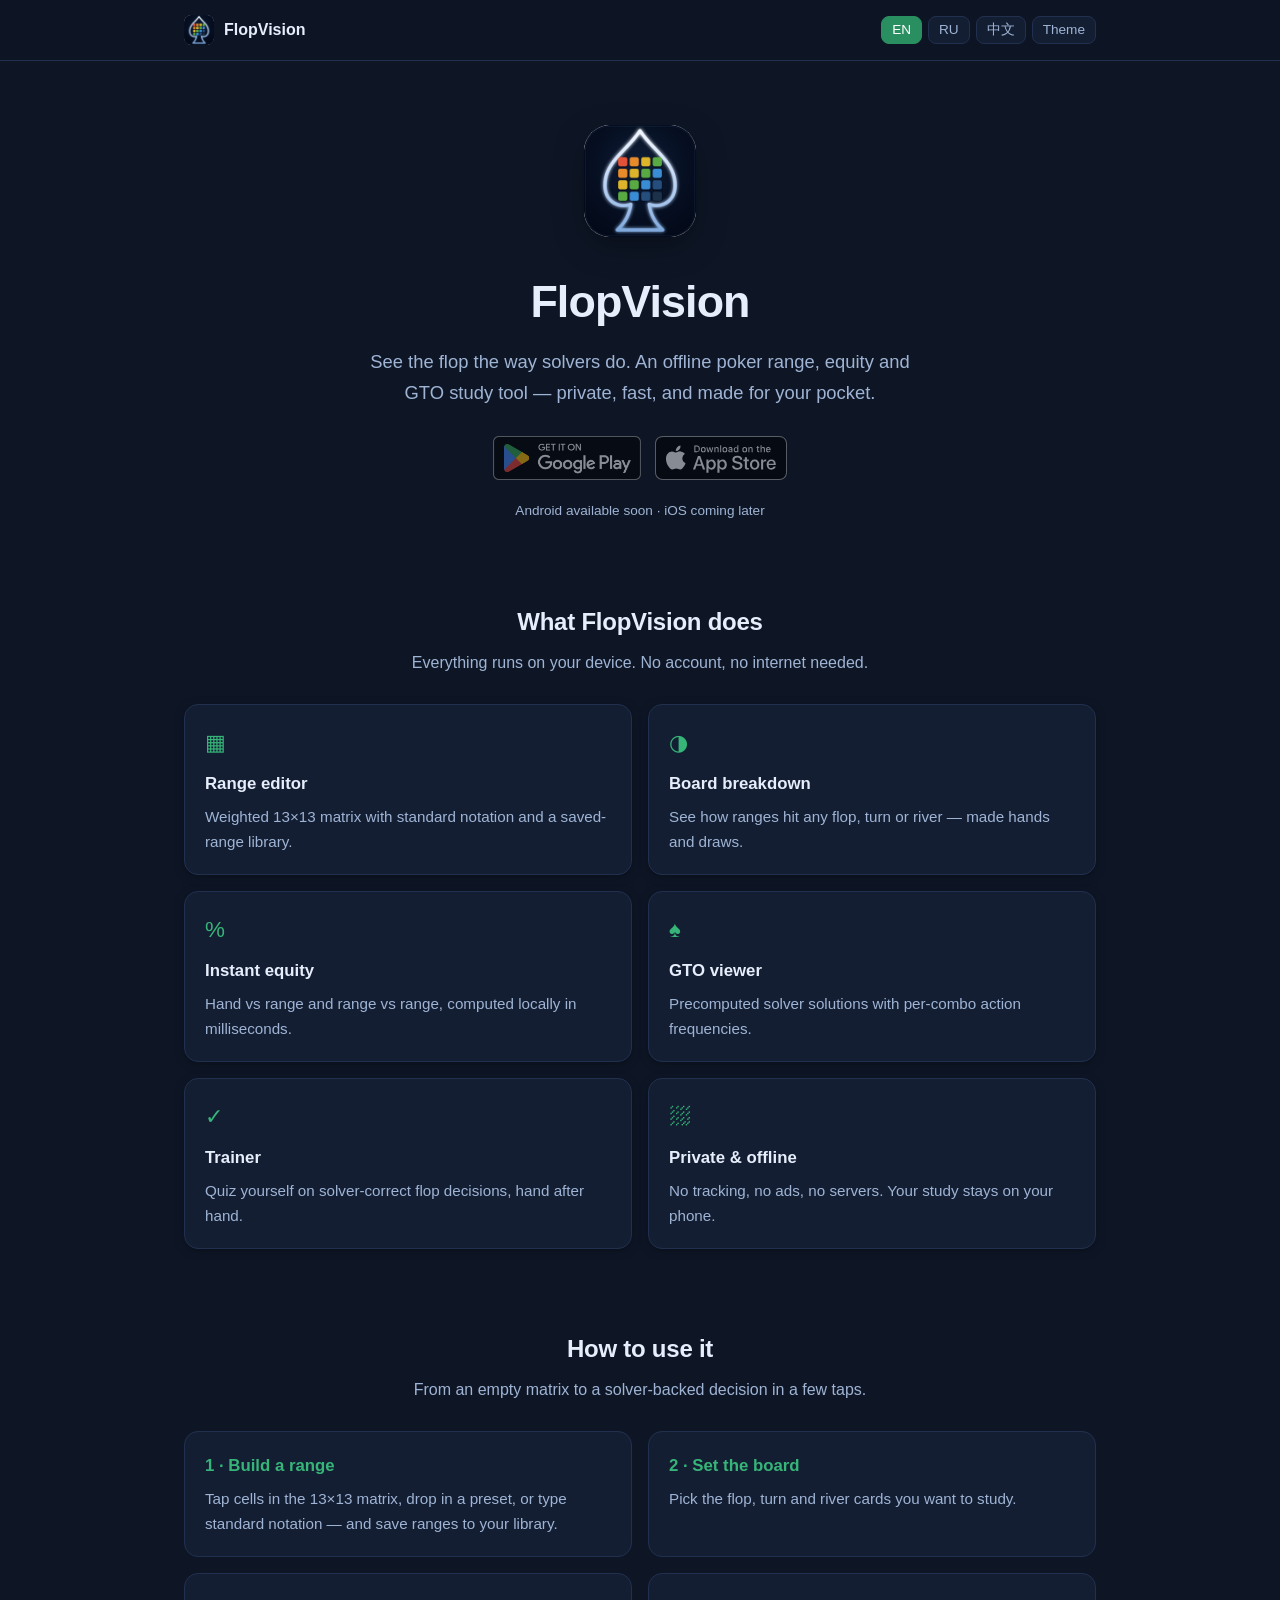
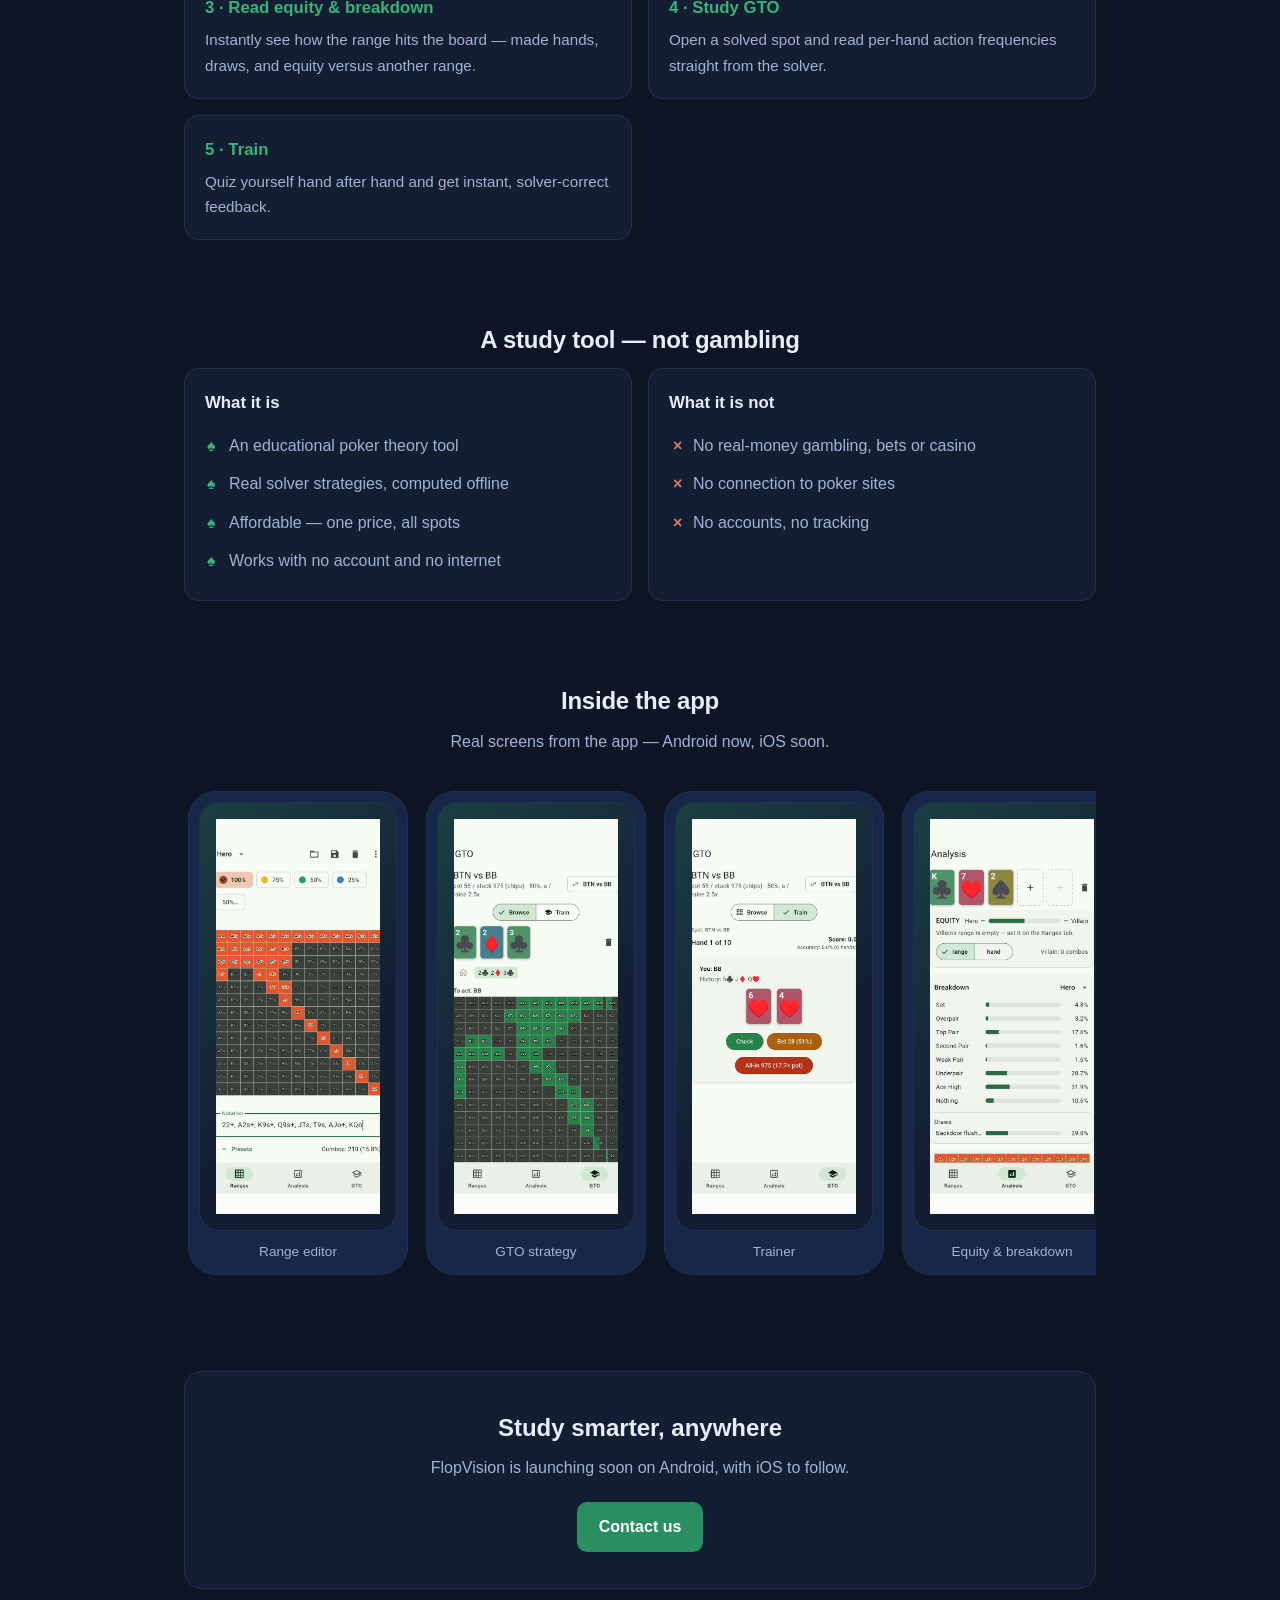
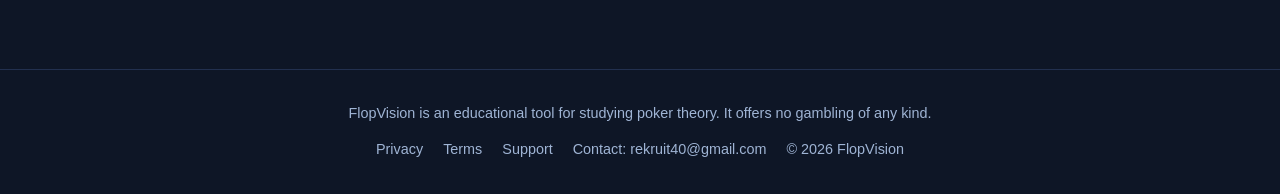
==== index.html @ b01c6ae6 "Real app screenshots in phone frames" ====
<!DOCTYPE html>
<html lang="en">
<head>
<meta charset="utf-8">
<meta name="viewport" content="width=device-width, initial-scale=1">
<title data-i18n="index.title">FlopVision — Poker Range &amp; GTO Study Tool</title>
<meta name="description" content="FlopVision: offline poker range analyzer, equity calculator and GTO strategy viewer. A study tool — no gambling.">
<link rel="icon" href="icon.png">
<link rel="stylesheet" href="style.css">
</head>
<body>
<header class="topbar">
  <div class="wrap">
    <a class="brand" href="index.html"><img src="icon.png" alt="">FlopVision</a>
    <div class="spacer"></div>
    <nav class="controls">
      <button class="langbtn" data-lang="en" aria-pressed="true">EN</button>
      <button class="langbtn" data-lang="ru" aria-pressed="false">RU</button>
      <button class="langbtn" data-lang="zh" aria-pressed="false">中文</button>
      <button class="themebtn" id="themeToggle" data-i18n="theme.toggle" title="Theme">Theme</button>
    </nav>
  </div>
</header>

<main>
  <div class="wrap">
    <section class="hero">
      <img class="icon" src="icon.png" alt="FlopVision icon">
      <h1>FlopVision</h1>
      <p class="tag" data-i18n="hero.tag">See the flop the way solvers do. An offline poker range, equity and GTO study tool — private, fast, and made for your pocket.</p>
      <!-- Official store badges (downloaded from Google/Apple). Shown as
           "coming soon" until public launch; link the Play badge to the
           listing and drop the .disabled class once live. -->
      <div class="badges">
        <span class="badge disabled"><img src="assets/google-play-badge.png?v=2" alt="Get it on Google Play" style="height:44px"></span>
        <span class="badge disabled"><img src="assets/app-store-badge.svg?v=2" alt="Download on the App Store" style="height:44px"></span>
      </div>
      <p class="badge-note" data-i18n="badges.soon">Android available soon · iOS coming later</p>
    </section>
  </div>

  <div class="wrap">
    <section>
      <h2 class="section-title" data-i18n="feat.title">What FlopVision does</h2>
      <p class="section-sub" data-i18n="feat.sub">Everything runs on your device. No account, no internet needed.</p>
      <div class="features">
        <div class="feature"><span class="fi">▦</span><h3 data-i18n="feat.range.h">Range editor</h3><p data-i18n="feat.range.p">Weighted 13×13 matrix with standard notation and a saved-range library.</p></div>
        <div class="feature"><span class="fi">◑</span><h3 data-i18n="feat.breakdown.h">Board breakdown</h3><p data-i18n="feat.breakdown.p">See how ranges hit any flop, turn or river — made hands and draws.</p></div>
        <div class="feature"><span class="fi">%</span><h3 data-i18n="feat.equity.h">Instant equity</h3><p data-i18n="feat.equity.p">Hand vs range and range vs range, computed locally in milliseconds.</p></div>
        <div class="feature"><span class="fi">♠</span><h3 data-i18n="feat.gto.h">GTO viewer</h3><p data-i18n="feat.gto.p">Precomputed solver solutions with per-combo action frequencies.</p></div>
        <div class="feature"><span class="fi">✓</span><h3 data-i18n="feat.trainer.h">Trainer</h3><p data-i18n="feat.trainer.p">Quiz yourself on solver-correct flop decisions, hand after hand.</p></div>
        <div class="feature"><span class="fi">⛆</span><h3 data-i18n="feat.offline.h">Private &amp; offline</h3><p data-i18n="feat.offline.p">No tracking, no ads, no servers. Your study stays on your phone.</p></div>
      </div>
    </section>

    <section>
      <h2 class="section-title" data-i18n="howto.title">How to use it</h2>
      <p class="section-sub" data-i18n="howto.sub">From an empty matrix to a solver-backed decision in a few taps.</p>
      <div class="steps">
        <div class="step"><h3 data-i18n="howto.s1.h">1 · Build a range</h3><p data-i18n="howto.s1.p">Tap cells in the 13×13 matrix, drop in a preset, or type standard notation — and save ranges to your library.</p></div>
        <div class="step"><h3 data-i18n="howto.s2.h">2 · Set the board</h3><p data-i18n="howto.s2.p">Pick the flop, turn and river cards you want to study.</p></div>
        <div class="step"><h3 data-i18n="howto.s3.h">3 · Read equity &amp; breakdown</h3><p data-i18n="howto.s3.p">Instantly see how the range hits the board — made hands, draws, and equity versus another range.</p></div>
        <div class="step"><h3 data-i18n="howto.s4.h">4 · Study GTO</h3><p data-i18n="howto.s4.p">Open a solved spot and read per-hand action frequencies straight from the solver.</p></div>
        <div class="step"><h3 data-i18n="howto.s5.h">5 · Train</h3><p data-i18n="howto.s5.p">Quiz yourself hand after hand and get instant, solver-correct feedback.</p></div>
      </div>
    </section>

    <section>
      <h2 class="section-title" data-i18n="is.title">A study tool — not gambling</h2>
      <div class="cols">
        <div class="card yes">
          <h3 data-i18n="is.yes.h">What it is</h3>
          <ul>
            <li data-i18n="is.yes.1">An educational poker theory tool</li>
            <li data-i18n="is.yes.2">Real solver strategies, computed offline</li>
            <li data-i18n="is.yes.3">Affordable — one price, all spots</li>
            <li data-i18n="is.yes.4">Works with no account and no internet</li>
          </ul>
        </div>
        <div class="card no">
          <h3 data-i18n="is.no.h">What it is not</h3>
          <ul>
            <li data-i18n="is.no.1">No real-money gambling, bets or casino</li>
            <li data-i18n="is.no.2">No connection to poker sites</li>
            <li data-i18n="is.no.3">No accounts, no tracking</li>
          </ul>
        </div>
      </div>
    </section>

    <section>
      <h2 class="section-title" data-i18n="shots.title">Inside the app</h2>
      <p class="section-sub" data-i18n="shots.sub">Interface preview — screenshots are placeholders while the design is being refreshed.</p>
      <div class="shots">
        <div class="phone"><div class="screen"><img src="assets/screens/01_range.png" alt="Range editor" loading="lazy"></div><div class="cap" data-i18n="shots.cap1">Range editor</div></div>
        <div class="phone"><div class="screen"><img src="assets/screens/03_gto.png" alt="GTO strategy" loading="lazy"></div><div class="cap" data-i18n="shots.cap2">GTO strategy</div></div>
        <div class="phone"><div class="screen"><img src="assets/screens/04_trainer.png" alt="Trainer" loading="lazy"></div><div class="cap" data-i18n="shots.cap3">Trainer</div></div>
        <div class="phone"><div class="screen"><img src="assets/screens/02_analysis.png" alt="Equity and breakdown" loading="lazy"></div><div class="cap" data-i18n="shots.cap4">Equity &amp; breakdown</div></div>
      </div>
    </section>

    <section>
      <div class="cta">
        <h2 data-i18n="cta.h">Study smarter, anywhere</h2>
        <p data-i18n="cta.p">FlopVision is launching soon on Android, with iOS to follow.</p>
        <a class="btn" href="mailto:rekruit40@gmail.com" data-i18n="cta.btn">Contact us</a>
      </div>
    </section>
  </div>
</main>

<footer>
  <div class="wrap">
    <p data-i18n="footer.disclaimer">FlopVision is an educational tool for studying poker theory. It offers no gambling of any kind.</p>
  </div>
  <div class="wrap" style="margin-top:12px">
    <a href="privacy.html" data-i18n="nav.privacy">Privacy</a>
    <a href="terms.html" data-i18n="nav.terms">Terms</a>
    <a href="support.html" data-i18n="nav.support">Support</a>
    <a href="mailto:rekruit40@gmail.com"><span data-i18n="footer.contact">Contact</span>: rekruit40@gmail.com</a>
    <span data-i18n="footer.rights">© 2026 FlopVision</span>
  </div>
</footer>
<script src="i18n.js"></script>
</body>
</html>
---- style.css ----
/* FlopVision marketing site — shared styles.
   Brand: felt-green (matches the app seed #1F6E43). Light + dark aware.
   Responsive breakpoints 375 / 768 / 1024 per common UX guidance. */

:root {
  --bg: #0e1626;
  --surface: #131e33;
  --surface-2: #182647;
  --text: #e6eefb;
  --muted: #9fb4d4;
  --accent: #37b579;
  --accent-strong: #2a8f60;
  --border: #22304f;
  --shadow: rgba(0, 0, 0, 0.35);
  color-scheme: dark;
}

:root[data-theme="light"] {
  --bg: #f5f8fc;
  --surface: #ffffff;
  --surface-2: #eef3fa;
  --text: #14202e;
  --muted: #4d637b;
  --accent: #1f6e43;
  --accent-strong: #17553380;
  --border: #dde6f1;
  --shadow: rgba(20, 40, 70, 0.10);
  color-scheme: light;
}

/* Dark is the default regardless of the OS setting; light applies only when
   the visitor explicitly picks it (data-theme="light" via the toggle). */

* { margin: 0; padding: 0; box-sizing: border-box; }

html { scroll-behavior: smooth; }
@media (prefers-reduced-motion: reduce) { html { scroll-behavior: auto; } }

body {
  background: var(--bg);
  color: var(--text);
  font: 16px/1.65 -apple-system, "Segoe UI", Roboto, "Helvetica Neue", Arial, sans-serif;
  -webkit-font-smoothing: antialiased;
}

a { color: var(--accent); text-decoration: none; }
a:hover { text-decoration: underline; }

.wrap { max-width: 960px; margin: 0 auto; padding: 0 24px; }
.narrow { max-width: 720px; }

/* Top bar */
.topbar {
  position: sticky; top: 0; z-index: 10;
  background: color-mix(in srgb, var(--bg) 88%, transparent);
  backdrop-filter: blur(10px);
  border-bottom: 1px solid var(--border);
}
.topbar .wrap {
  display: flex; align-items: center; gap: 16px;
  height: 60px;
}
.brand { display: flex; align-items: center; gap: 10px; font-weight: 700; color: var(--text); }
.brand img { width: 30px; height: 30px; border-radius: 8px; }
.spacer { flex: 1; }
.controls { display: flex; align-items: center; gap: 6px; }
.langbtn, .themebtn {
  background: var(--surface); color: var(--muted);
  border: 1px solid var(--border); border-radius: 8px;
  padding: 6px 10px; font-size: .85rem; cursor: pointer; line-height: 1;
}
.langbtn[aria-pressed="true"] { color: #fff; background: var(--accent-strong); border-color: var(--accent-strong); }
.langbtn:hover, .themebtn:hover { border-color: var(--accent); }

/* Hero */
.hero { text-align: center; padding: 64px 0 40px; }
.hero img.icon { width: 112px; height: 112px; border-radius: 26px; box-shadow: 0 10px 30px var(--shadow); }
.hero h1 { font-size: clamp(2rem, 5vw, 2.8rem); margin: 20px 0 8px; letter-spacing: -0.02em; }
.hero .tag { color: var(--muted); font-size: 1.15rem; max-width: 560px; margin: 0 auto; }

/* Store badges */
.badges { display: flex; gap: 14px; justify-content: center; align-items: center; flex-wrap: wrap; margin-top: 28px; }
.badge { display: inline-flex; height: 52px; }
.badge svg { height: 100%; width: auto; display: block; }
.badge.disabled { opacity: .5; pointer-events: none; position: relative; }
.badge-note { margin-top: 12px; color: var(--muted); font-size: .85rem; }

/* Sections */
section { padding: 40px 0; }
h2.section-title { font-size: 1.5rem; margin-bottom: 8px; text-align: center; letter-spacing: -0.01em; }
.section-sub { color: var(--muted); text-align: center; max-width: 560px; margin: 0 auto 28px; }

/* Feature grid */
.features { display: grid; grid-template-columns: repeat(2, 1fr); gap: 16px; }
.feature {
  background: var(--surface); border: 1px solid var(--border); border-radius: 14px;
  padding: 20px; box-shadow: 0 2px 10px var(--shadow);
}
.feature .fi { font-size: 1.4rem; margin-bottom: 8px; display: block; color: var(--accent); }
.feature h3 { font-size: 1.05rem; margin-bottom: 6px; }
.feature p { color: var(--muted); font-size: .95rem; }

/* How-to steps */
.steps { display: grid; grid-template-columns: repeat(2, 1fr); gap: 16px; }
.step { background: var(--surface); border: 1px solid var(--border); border-radius: 14px; padding: 20px; }
.step h3 { font-size: 1.05rem; margin-bottom: 6px; color: var(--accent); }
.step p { color: var(--muted); font-size: .95rem; }

/* Two-column "is / is not" */
.cols { display: grid; grid-template-columns: repeat(2, 1fr); gap: 16px; }
.card { background: var(--surface); border: 1px solid var(--border); border-radius: 14px; padding: 20px; }
.card h3 { margin-bottom: 10px; font-size: 1.05rem; }
.card ul { list-style: none; }
.card li { padding: 6px 0 6px 24px; position: relative; color: var(--muted); }
.card.yes li::before { content: "♠"; position: absolute; left: 2px; color: var(--accent); }
.card.no li::before { content: "×"; position: absolute; left: 4px; color: #d9776b; font-weight: 700; }

/* Screenshots */
.shots { display: flex; gap: 18px; overflow-x: auto; padding: 8px 4px 16px; scroll-snap-type: x mandatory; }
.phone {
  flex: 0 0 auto; width: 220px; scroll-snap-align: center;
  background: var(--surface-2); border: 1px solid var(--border);
  border-radius: 28px; padding: 10px;
}
.phone .screen {
  aspect-ratio: 9 / 19.5; border-radius: 20px;
  background:
    linear-gradient(135deg, color-mix(in srgb, var(--accent) 22%, var(--surface)) 0%, var(--surface) 60%);
  border: 1px solid var(--border);
  display: flex; align-items: center; justify-content: center; text-align: center;
  color: var(--muted); font-size: .9rem; padding: 16px; position: relative; overflow: hidden;
}
.phone .screen span { position: relative; z-index: 1; }
.phone .screen img { width: 100%; height: 100%; object-fit: cover; display: block; }
.phone .cap { text-align: center; color: var(--muted); font-size: .85rem; margin-top: 10px; }

/* CTA */
.cta { text-align: center; background: var(--surface); border: 1px solid var(--border); border-radius: 18px; padding: 36px 24px; }
.cta h2 { font-size: 1.5rem; margin-bottom: 8px; }
.cta p { color: var(--muted); margin-bottom: 20px; }
.btn {
  display: inline-block; background: var(--accent-strong); color: #fff;
  padding: 12px 22px; border-radius: 10px; font-weight: 600;
}
.btn:hover { text-decoration: none; filter: brightness(1.08); }

/* Footer */
footer { border-top: 1px solid var(--border); margin-top: 40px; padding: 32px 0; color: var(--muted); font-size: .9rem; }
footer .wrap { display: flex; flex-wrap: wrap; gap: 8px 20px; align-items: center; justify-content: center; text-align: center; }
footer a { color: var(--muted); }
footer a:hover { color: var(--accent); }

/* Legal / doc pages */
.doc { padding: 40px 0 20px; }
.doc h1 { font-size: 1.9rem; margin-bottom: 4px; }
.doc .date { color: var(--muted); margin-bottom: 28px; }
.doc h2 { font-size: 1.2rem; margin: 26px 0 8px; }
.doc p, .doc li { color: var(--text); }
.doc ul { padding-left: 22px; margin: 8px 0; }
.doc .muted { color: var(--muted); }
.backlink { display: inline-block; margin: 8px 0 0; }

@media (max-width: 768px) {
  .features, .cols, .steps { grid-template-columns: 1fr; }
  .hero { padding: 44px 0 28px; }
}
[hidden] { display: none !important; }
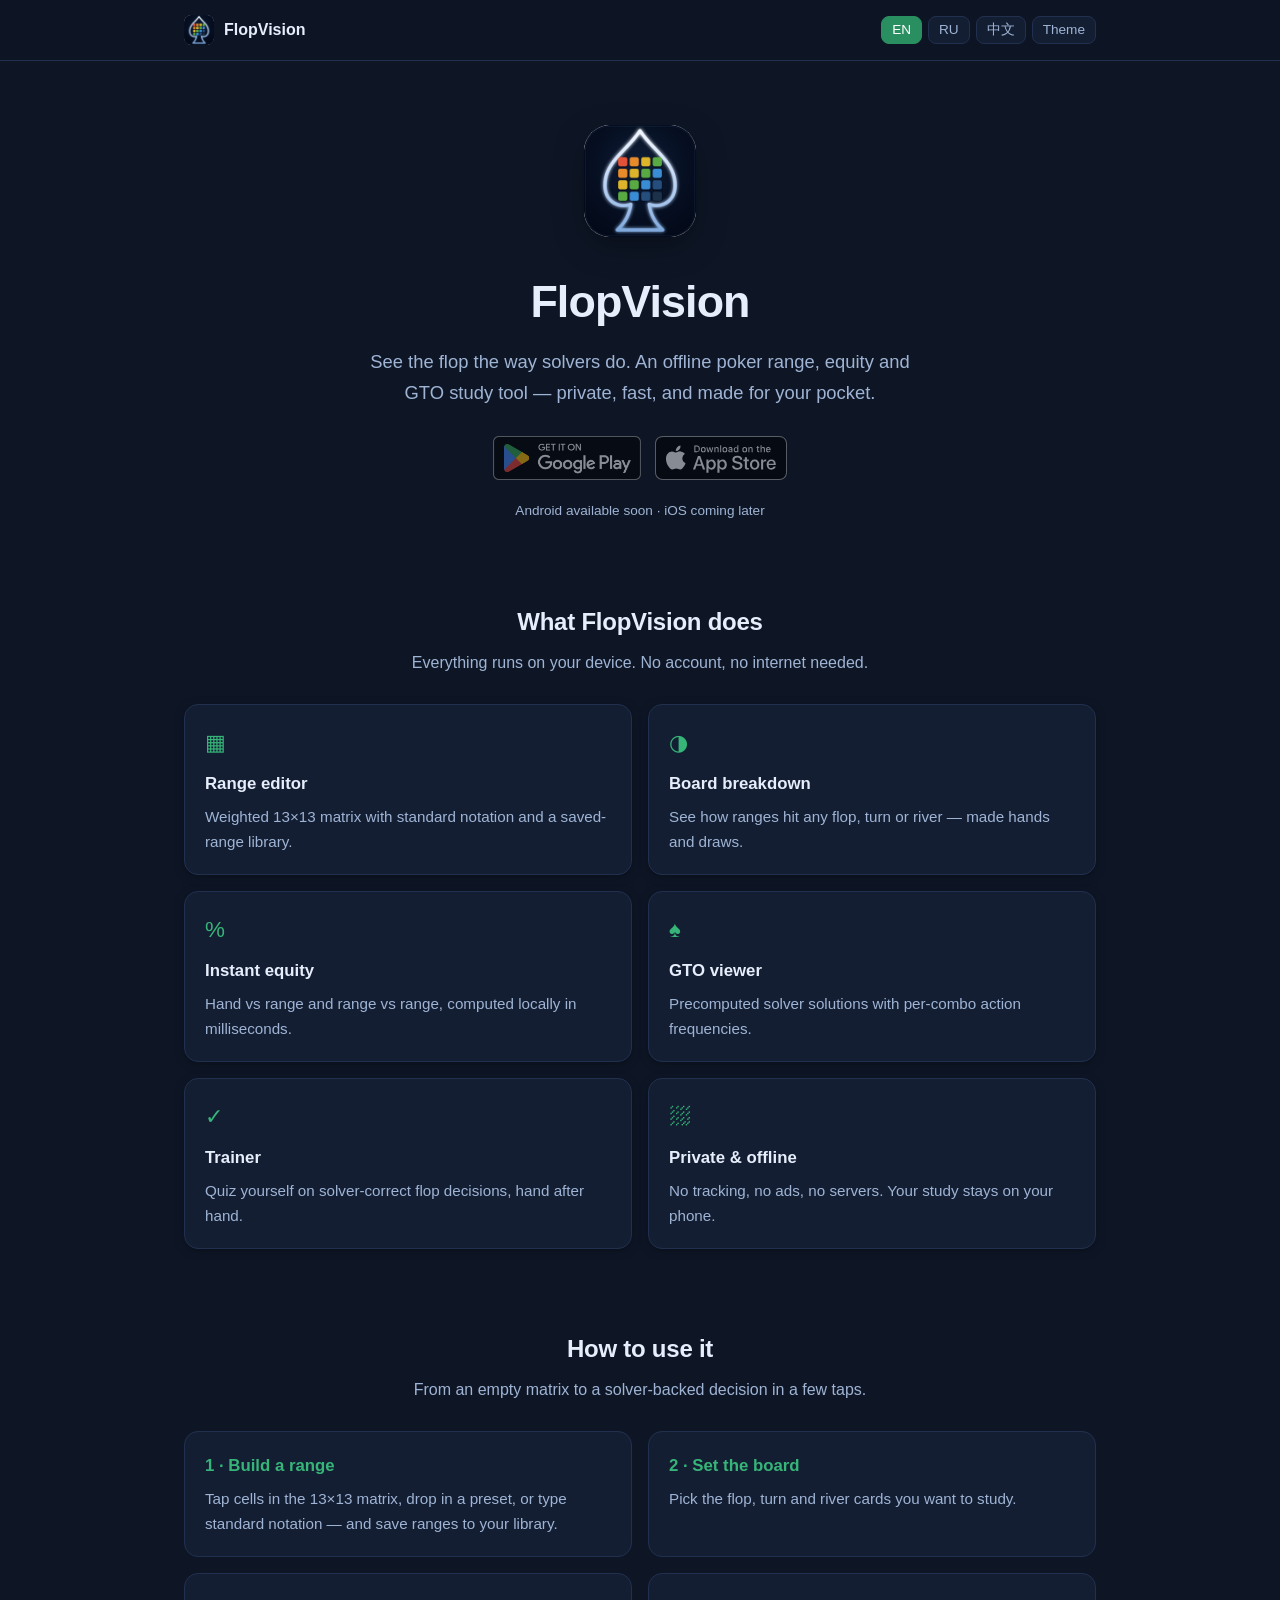
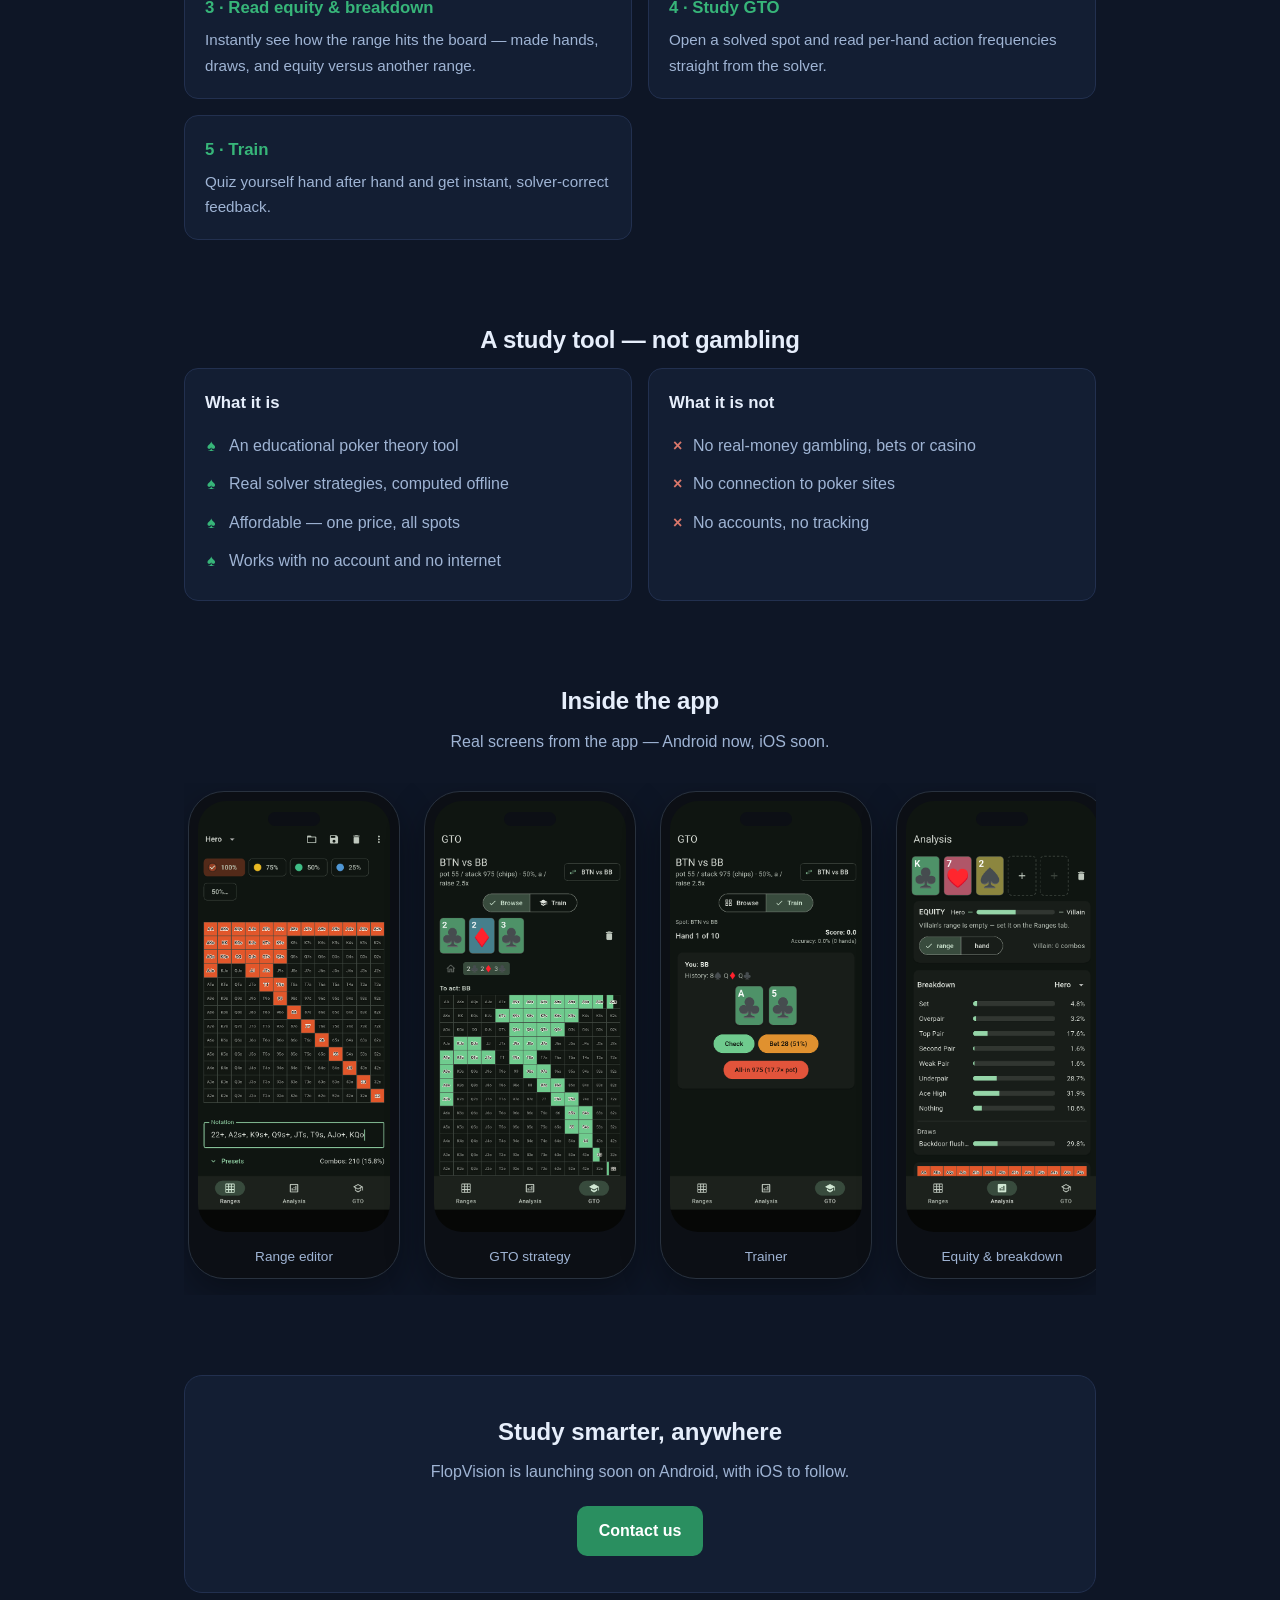
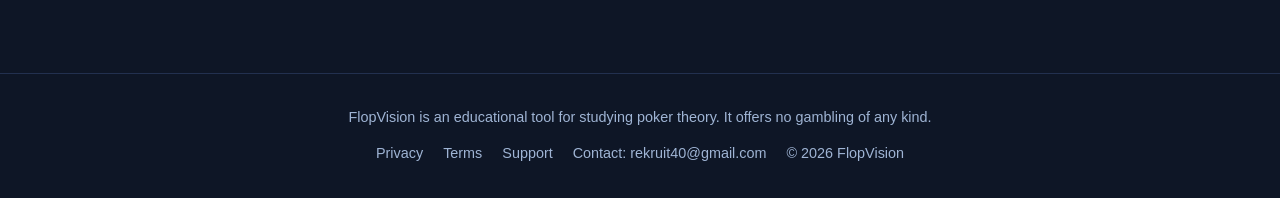
==== commit a1f4971a: "Dark screenshots in phone frame" ====
--- a/index.html
+++ b/index.html
@@ -90,12 +90,12 @@
 
     <section>
       <h2 class="section-title" data-i18n="shots.title">Inside the app</h2>
-      <p class="section-sub" data-i18n="shots.sub">Interface preview — screenshots are placeholders while the design is being refreshed.</p>
+      <p class="section-sub" data-i18n="shots.sub">Real screens from the app — Android now, iOS soon.</p>
       <div class="shots">
-        <div class="phone"><div class="screen"><img src="assets/screens/01_range.png" alt="Range editor" loading="lazy"></div><div class="cap" data-i18n="shots.cap1">Range editor</div></div>
-        <div class="phone"><div class="screen"><img src="assets/screens/03_gto.png" alt="GTO strategy" loading="lazy"></div><div class="cap" data-i18n="shots.cap2">GTO strategy</div></div>
-        <div class="phone"><div class="screen"><img src="assets/screens/04_trainer.png" alt="Trainer" loading="lazy"></div><div class="cap" data-i18n="shots.cap3">Trainer</div></div>
-        <div class="phone"><div class="screen"><img src="assets/screens/02_analysis.png" alt="Equity and breakdown" loading="lazy"></div><div class="cap" data-i18n="shots.cap4">Equity &amp; breakdown</div></div>
+        <div class="phone"><div class="screen"><img src="assets/screens/01_range.png?v=2" alt="Range editor" loading="lazy"></div><div class="cap" data-i18n="shots.cap1">Range editor</div></div>
+        <div class="phone"><div class="screen"><img src="assets/screens/03_gto.png?v=2" alt="GTO strategy" loading="lazy"></div><div class="cap" data-i18n="shots.cap2">GTO strategy</div></div>
+        <div class="phone"><div class="screen"><img src="assets/screens/04_trainer.png?v=2" alt="Trainer" loading="lazy"></div><div class="cap" data-i18n="shots.cap3">Trainer</div></div>
+        <div class="phone"><div class="screen"><img src="assets/screens/02_analysis.png?v=2" alt="Equity and breakdown" loading="lazy"></div><div class="cap" data-i18n="shots.cap4">Equity &amp; breakdown</div></div>
       </div>
     </section>
 
--- a/style.css
+++ b/style.css
@@ -116,23 +116,33 @@
 .card.no li::before { content: "×"; position: absolute; left: 4px; color: #d9776b; font-weight: 700; }
 
 /* Screenshots */
-.shots { display: flex; gap: 18px; overflow-x: auto; padding: 8px 4px 16px; scroll-snap-type: x mandatory; }
+.shots { display: flex; gap: 24px; overflow-x: auto; padding: 8px 4px 16px; scroll-snap-type: x mandatory; }
+/* Realistic phone mock: dark device body + thin bezel + a dynamic-island
+   pill, so a screenshot reads as "on a phone" (not a desktop crop). The
+   body is deliberately dark in both site themes — phones are dark objects. */
 .phone {
-  flex: 0 0 auto; width: 220px; scroll-snap-align: center;
-  background: var(--surface-2); border: 1px solid var(--border);
-  border-radius: 28px; padding: 10px;
+  flex: 0 0 auto; width: 212px; scroll-snap-align: center;
+  background: #0c0f15; border: 1px solid #29323f;
+  border-radius: 36px; padding: 9px;
+  box-shadow: 0 14px 36px var(--shadow);
+  position: relative;
+}
+.phone::before {
+  content: ""; position: absolute; z-index: 2;
+  top: 20px; left: 50%; transform: translateX(-50%);
+  width: 52px; height: 14px; background: #0c0f15; border-radius: 10px;
 }
 .phone .screen {
-  aspect-ratio: 9 / 19.5; border-radius: 20px;
-  background:
-    linear-gradient(135deg, color-mix(in srgb, var(--accent) 22%, var(--surface)) 0%, var(--surface) 60%);
-  border: 1px solid var(--border);
-  display: flex; align-items: center; justify-content: center; text-align: center;
-  color: var(--muted); font-size: .9rem; padding: 16px; position: relative; overflow: hidden;
+  aspect-ratio: 1080 / 2424; border-radius: 28px; overflow: hidden;
+  background: #000; position: relative;
 }
-.phone .screen span { position: relative; z-index: 1; }
+.phone .screen span {
+  position: absolute; inset: 0; display: flex; align-items: center;
+  justify-content: center; text-align: center; padding: 16px;
+  color: var(--muted); font-size: .9rem;
+}
 .phone .screen img { width: 100%; height: 100%; object-fit: cover; display: block; }
-.phone .cap { text-align: center; color: var(--muted); font-size: .85rem; margin-top: 10px; }
+.phone .cap { text-align: center; color: var(--muted); font-size: .85rem; margin-top: 14px; }
 
 /* CTA */
 .cta { text-align: center; background: var(--surface); border: 1px solid var(--border); border-radius: 18px; padding: 36px 24px; }
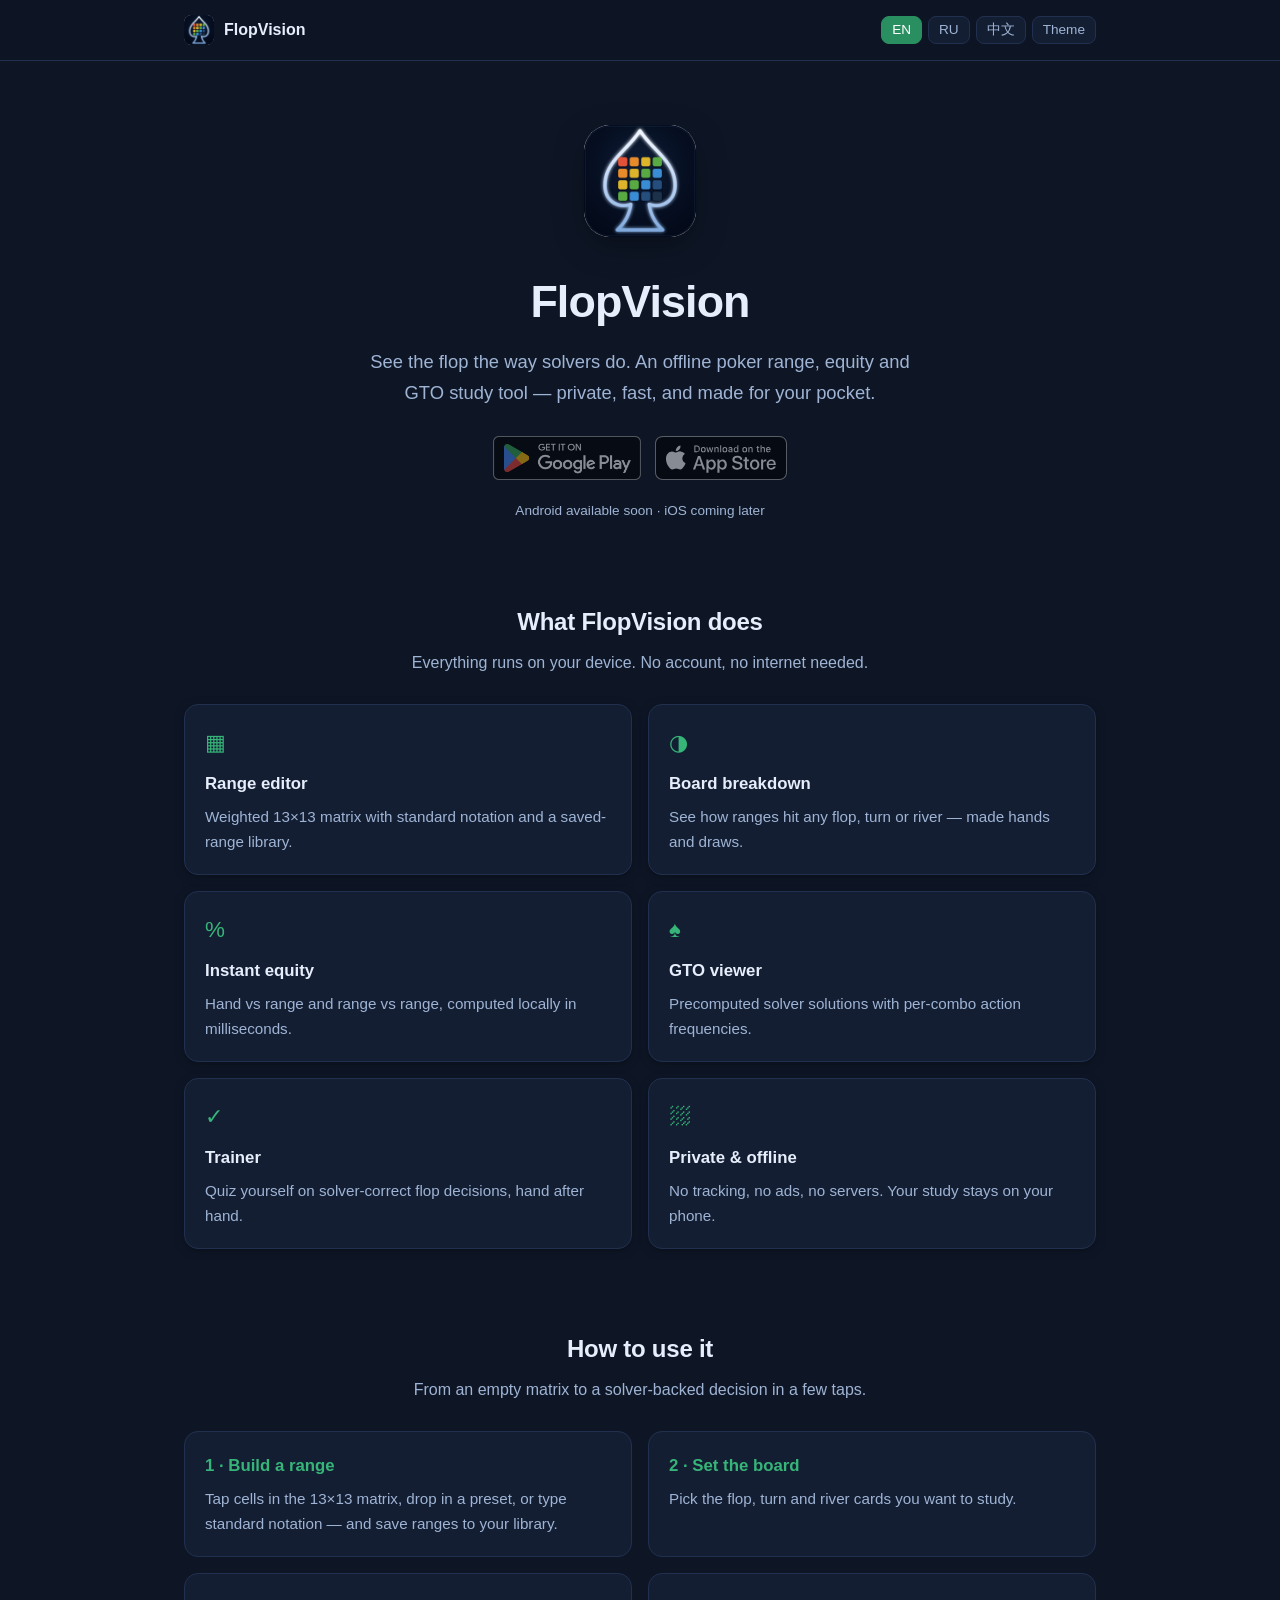
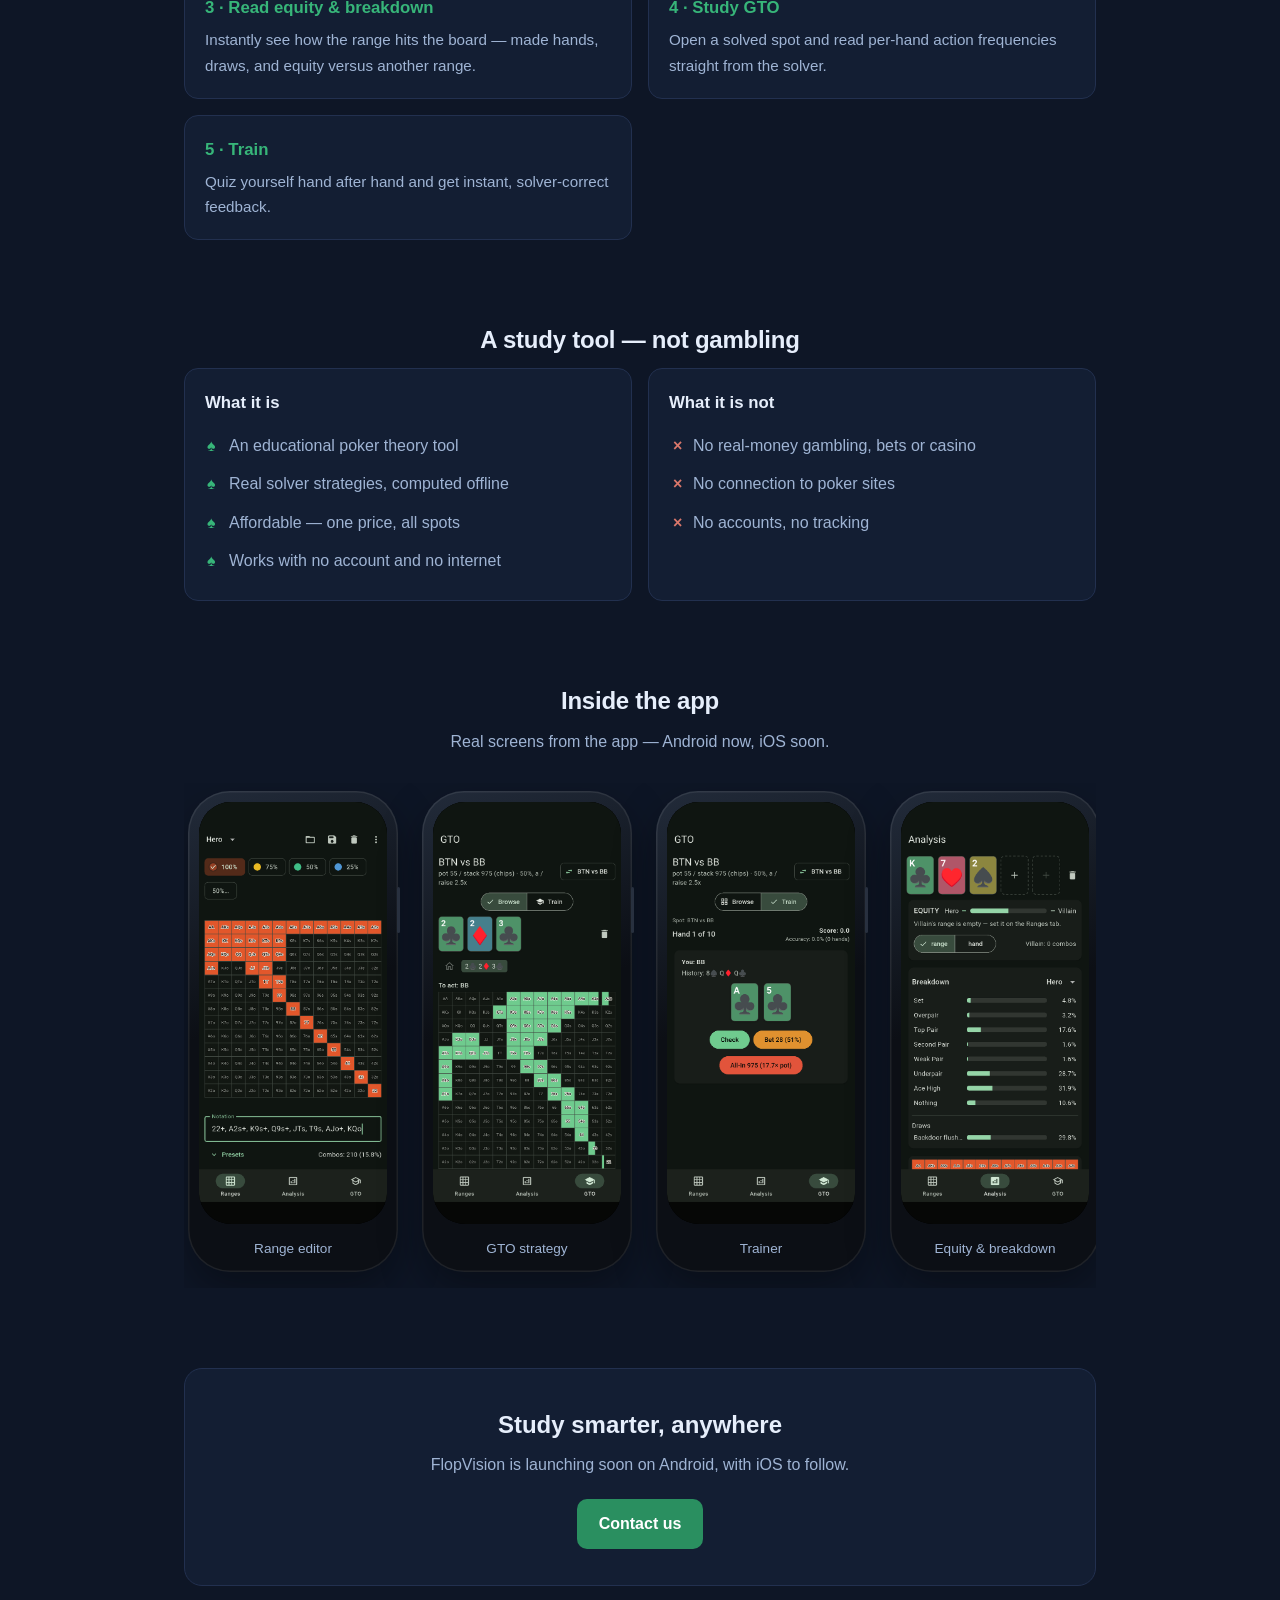
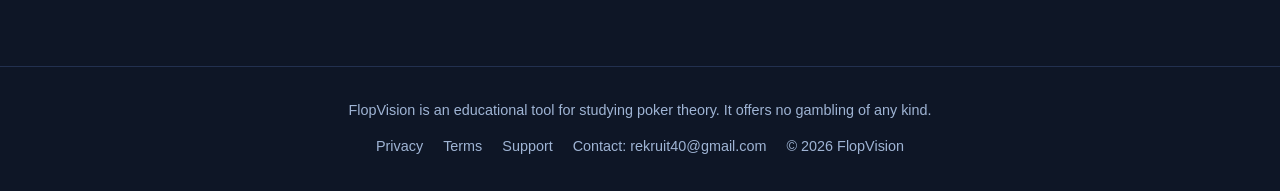
==== commit 712363e3: "Fix phone-frame crop; more device-like body" ====
--- a/index.html
+++ b/index.html
@@ -6,7 +6,7 @@
 <title data-i18n="index.title">FlopVision — Poker Range &amp; GTO Study Tool</title>
 <meta name="description" content="FlopVision: offline poker range analyzer, equity calculator and GTO strategy viewer. A study tool — no gambling.">
 <link rel="icon" href="icon.png">
-<link rel="stylesheet" href="style.css">
+<link rel="stylesheet" href="style.css?v=3">
 </head>
 <body>
 <header class="topbar">
--- a/style.css
+++ b/style.css
@@ -116,25 +116,32 @@
 .card.no li::before { content: "×"; position: absolute; left: 4px; color: #d9776b; font-weight: 700; }
 
 /* Screenshots */
-.shots { display: flex; gap: 24px; overflow-x: auto; padding: 8px 4px 16px; scroll-snap-type: x mandatory; }
+/* align-items:flex-start is load-bearing: the default `stretch` would give
+   each .phone a definite (equal) height and override the screen's
+   aspect-ratio, so object-fit:cover would crop the middle. flex-start lets
+   each phone size to its screen's true 1080:2424 intrinsic height. */
+.shots { display: flex; align-items: flex-start; gap: 24px; overflow-x: auto; padding: 8px 4px 16px; scroll-snap-type: x mandatory; }
 /* Realistic phone mock: dark device body + thin bezel + a dynamic-island
    pill, so a screenshot reads as "on a phone" (not a desktop crop). The
    body is deliberately dark in both site themes — phones are dark objects. */
 .phone {
-  flex: 0 0 auto; width: 212px; scroll-snap-align: center;
-  background: #0c0f15; border: 1px solid #29323f;
-  border-radius: 36px; padding: 9px;
-  box-shadow: 0 14px 36px var(--shadow);
+  flex: 0 0 auto; width: 210px; scroll-snap-align: center;
+  background: linear-gradient(160deg, #222b3a 0%, #0c0f15 45%);
+  border-radius: 42px; padding: 11px;
+  box-shadow: 0 18px 42px var(--shadow),
+    inset 0 0 0 1.5px rgba(255, 255, 255, 0.08);
   position: relative;
 }
-.phone::before {
-  content: ""; position: absolute; z-index: 2;
-  top: 20px; left: 50%; transform: translateX(-50%);
-  width: 52px; height: 14px; background: #0c0f15; border-radius: 10px;
+/* side buttons — subtle nubs on the device edge for a bit of realism */
+.phone::after {
+  content: ""; position: absolute; right: -2px; top: 96px;
+  width: 3px; height: 46px; border-radius: 2px;
+  background: #2a3342;
 }
 .phone .screen {
-  aspect-ratio: 1080 / 2424; border-radius: 28px; overflow: hidden;
+  aspect-ratio: 1080 / 2424; border-radius: 32px; overflow: hidden;
   background: #000; position: relative;
+  box-shadow: inset 0 0 0 1px rgba(0, 0, 0, 0.7);
 }
 .phone .screen span {
   position: absolute; inset: 0; display: flex; align-items: center;
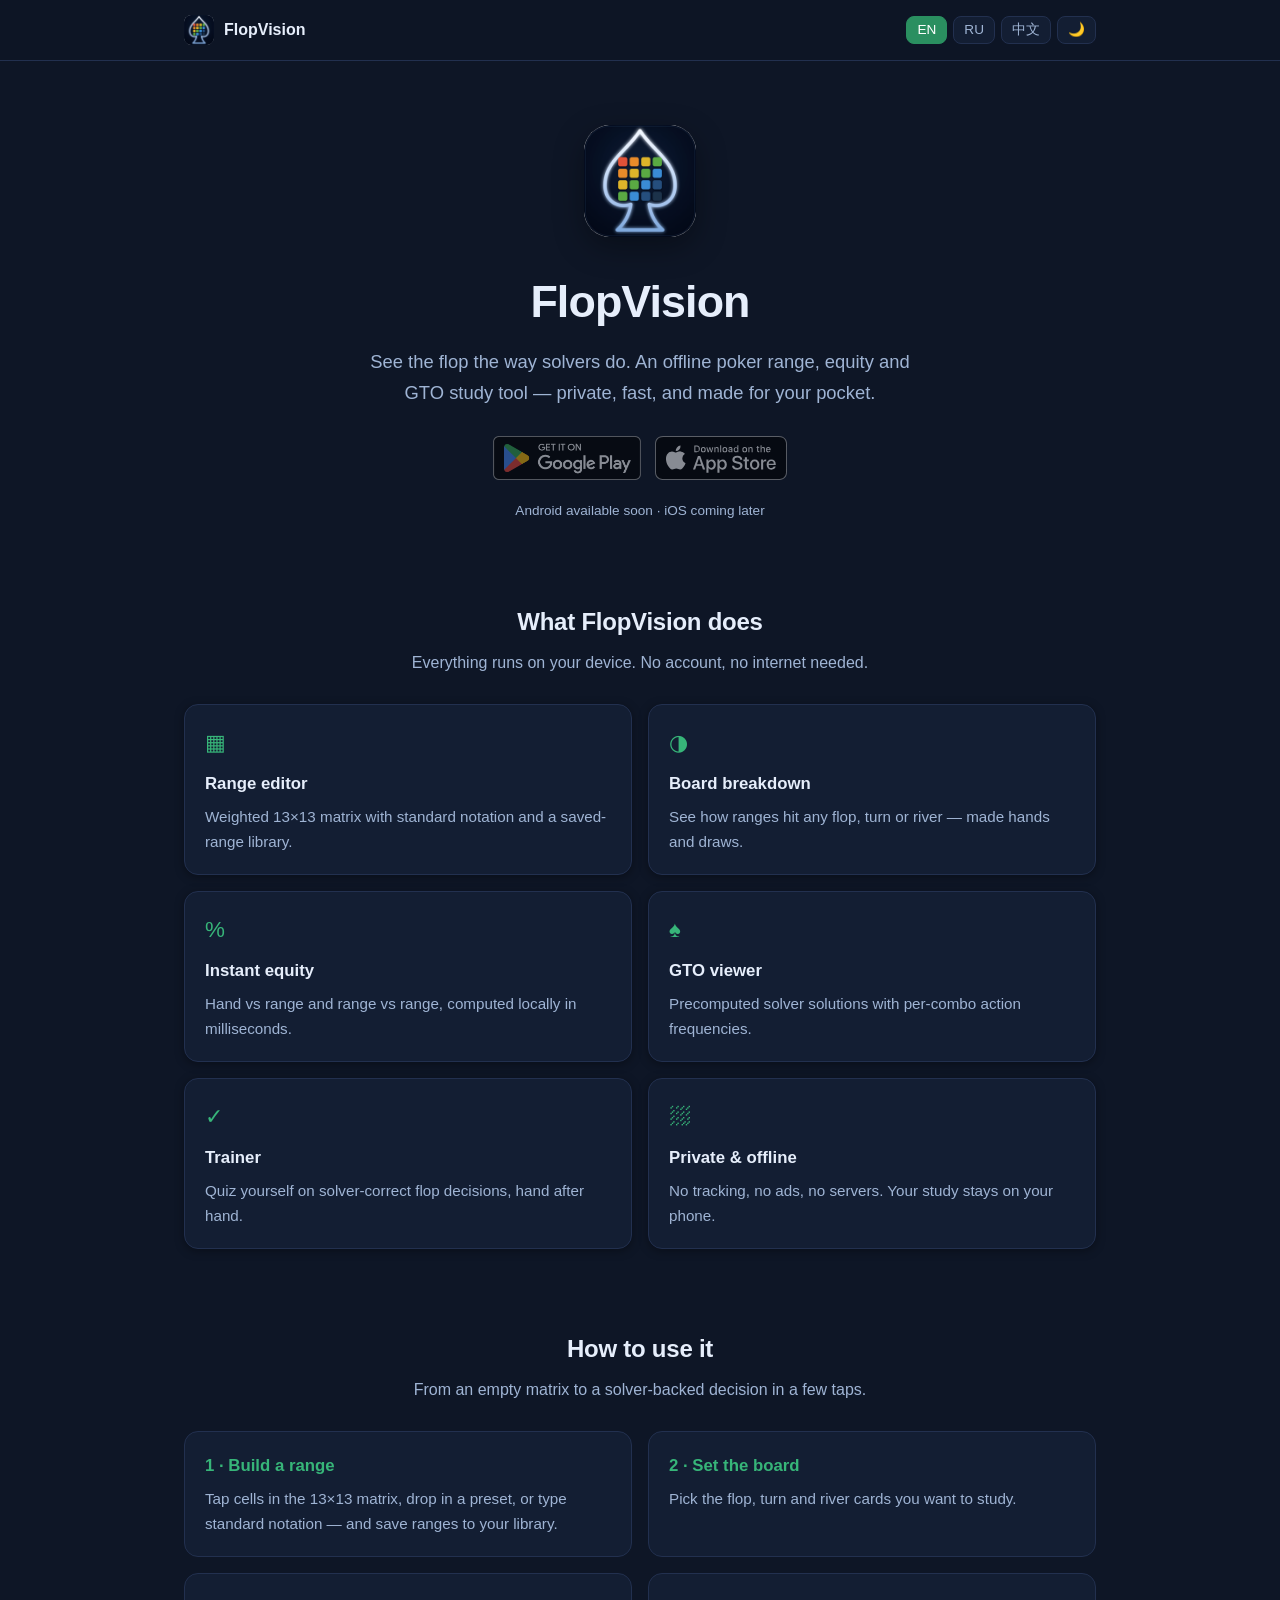
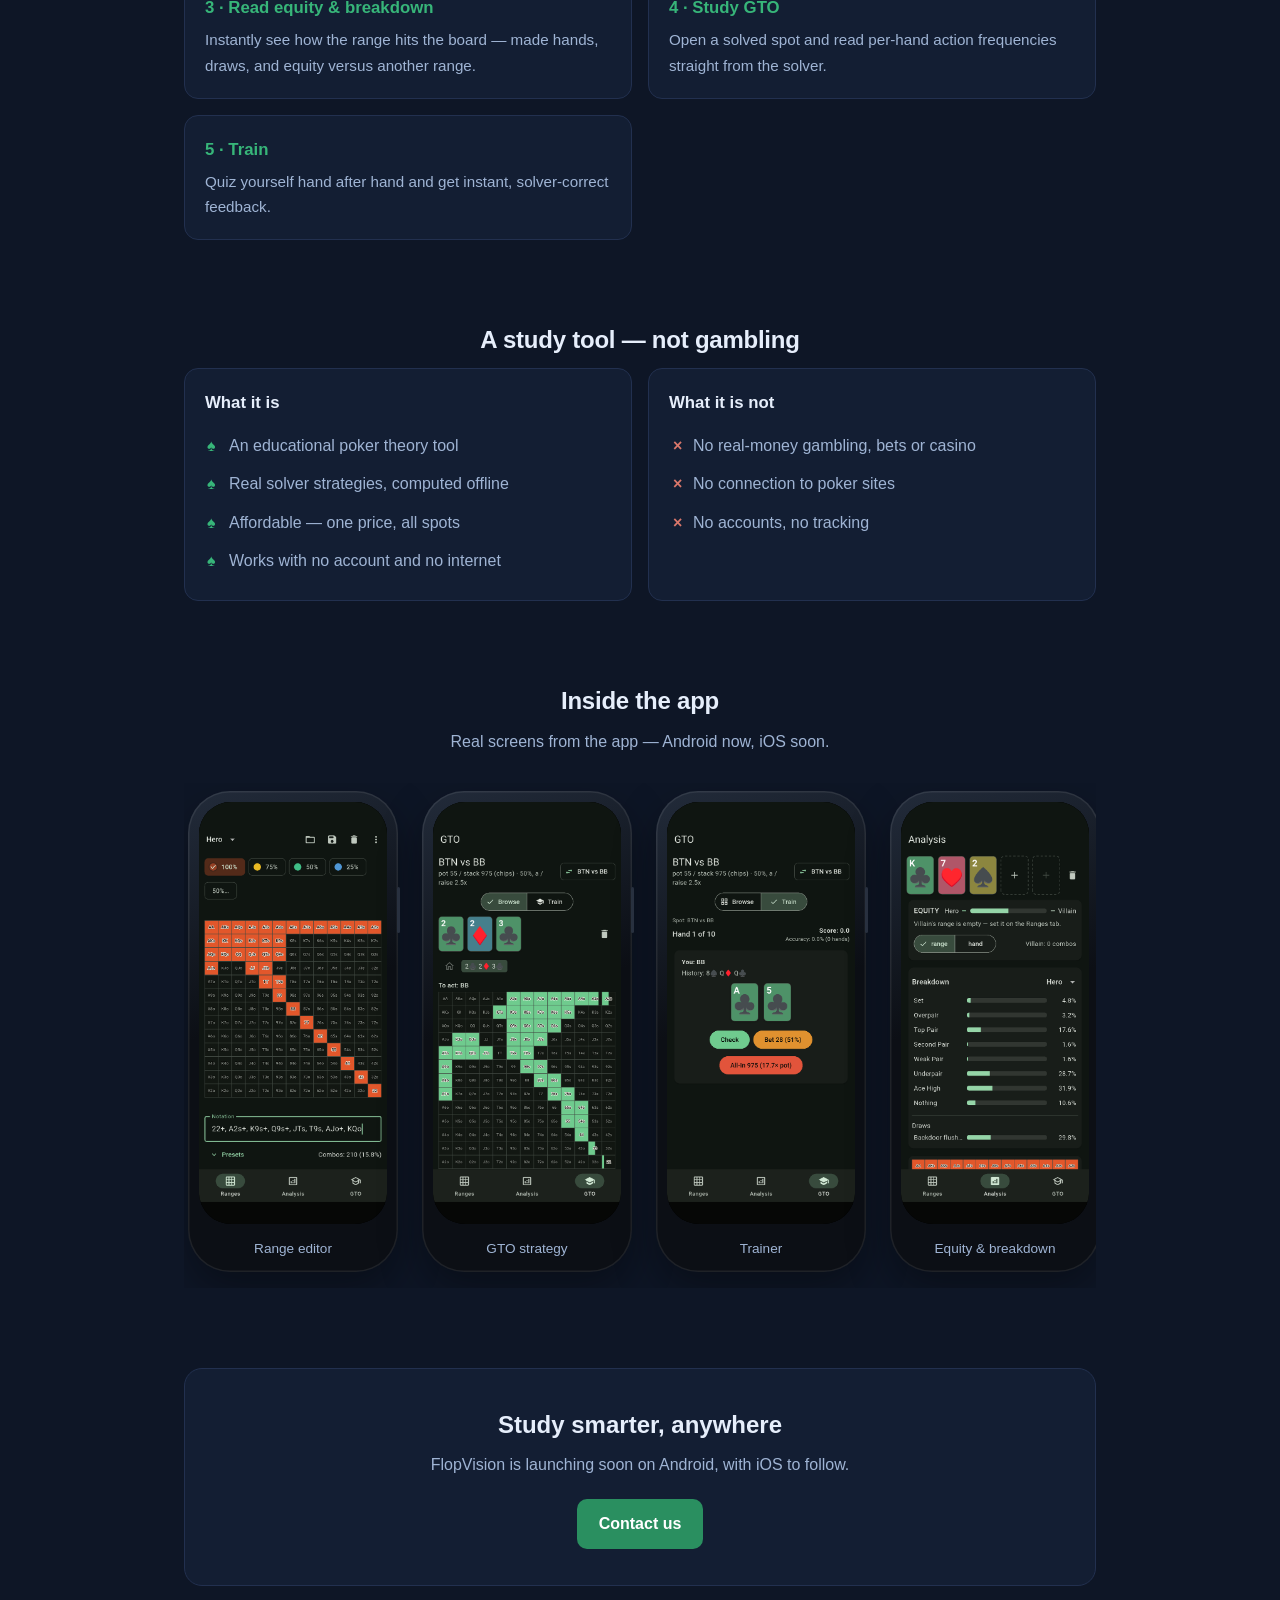
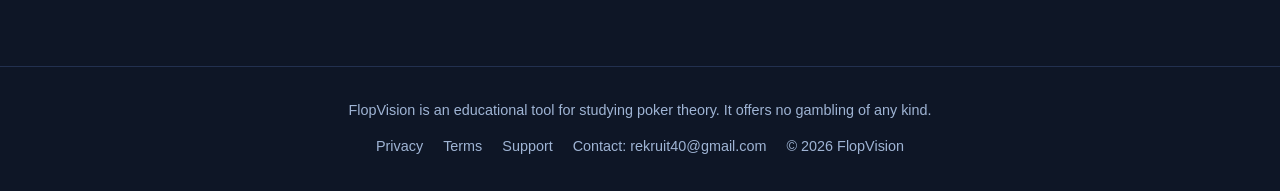
==== commit a438c896: "Theme-matched screenshots + moon/sun toggle" ====
--- a/index.html
+++ b/index.html
@@ -17,7 +17,7 @@
       <button class="langbtn" data-lang="en" aria-pressed="true">EN</button>
       <button class="langbtn" data-lang="ru" aria-pressed="false">RU</button>
       <button class="langbtn" data-lang="zh" aria-pressed="false">中文</button>
-      <button class="themebtn" id="themeToggle" data-i18n="theme.toggle" title="Theme">Theme</button>
+      <button class="themebtn" id="themeToggle" aria-label="Theme" title="Theme">🌙</button>
     </nav>
   </div>
 </header>
@@ -92,10 +92,10 @@
       <h2 class="section-title" data-i18n="shots.title">Inside the app</h2>
       <p class="section-sub" data-i18n="shots.sub">Real screens from the app — Android now, iOS soon.</p>
       <div class="shots">
-        <div class="phone"><div class="screen"><img src="assets/screens/01_range.png?v=2" alt="Range editor" loading="lazy"></div><div class="cap" data-i18n="shots.cap1">Range editor</div></div>
-        <div class="phone"><div class="screen"><img src="assets/screens/03_gto.png?v=2" alt="GTO strategy" loading="lazy"></div><div class="cap" data-i18n="shots.cap2">GTO strategy</div></div>
-        <div class="phone"><div class="screen"><img src="assets/screens/04_trainer.png?v=2" alt="Trainer" loading="lazy"></div><div class="cap" data-i18n="shots.cap3">Trainer</div></div>
-        <div class="phone"><div class="screen"><img src="assets/screens/02_analysis.png?v=2" alt="Equity and breakdown" loading="lazy"></div><div class="cap" data-i18n="shots.cap4">Equity &amp; breakdown</div></div>
+        <div class="phone"><div class="screen"><img class="shot shot-dark" src="assets/screens/01_range_dark.png?v=3" alt="Range editor" loading="lazy"><img class="shot shot-light" src="assets/screens/01_range_light.png?v=3" alt="Range editor" loading="lazy"></div><div class="cap" data-i18n="shots.cap1">Range editor</div></div>
+        <div class="phone"><div class="screen"><img class="shot shot-dark" src="assets/screens/03_gto_dark.png?v=3" alt="GTO strategy" loading="lazy"><img class="shot shot-light" src="assets/screens/03_gto_light.png?v=3" alt="GTO strategy" loading="lazy"></div><div class="cap" data-i18n="shots.cap2">GTO strategy</div></div>
+        <div class="phone"><div class="screen"><img class="shot shot-dark" src="assets/screens/04_trainer_dark.png?v=3" alt="Trainer" loading="lazy"><img class="shot shot-light" src="assets/screens/04_trainer_light.png?v=3" alt="Trainer" loading="lazy"></div><div class="cap" data-i18n="shots.cap3">Trainer</div></div>
+        <div class="phone"><div class="screen"><img class="shot shot-dark" src="assets/screens/02_analysis_dark.png?v=3" alt="Equity and breakdown" loading="lazy"><img class="shot shot-light" src="assets/screens/02_analysis_light.png?v=3" alt="Equity and breakdown" loading="lazy"></div><div class="cap" data-i18n="shots.cap4">Equity &amp; breakdown</div></div>
       </div>
     </section>
 
--- a/style.css
+++ b/style.css
@@ -149,6 +149,11 @@
   color: var(--muted); font-size: .9rem;
 }
 .phone .screen img { width: 100%; height: 100%; object-fit: cover; display: block; }
+/* Two captures per slot: dark app screens for the dark site (default),
+   light ones when the visitor switches the site to light. */
+.phone .screen .shot-light { display: none; }
+:root[data-theme="light"] .phone .screen .shot-dark { display: none; }
+:root[data-theme="light"] .phone .screen .shot-light { display: block; }
 .phone .cap { text-align: center; color: var(--muted); font-size: .85rem; margin-top: 14px; }
 
 /* CTA */
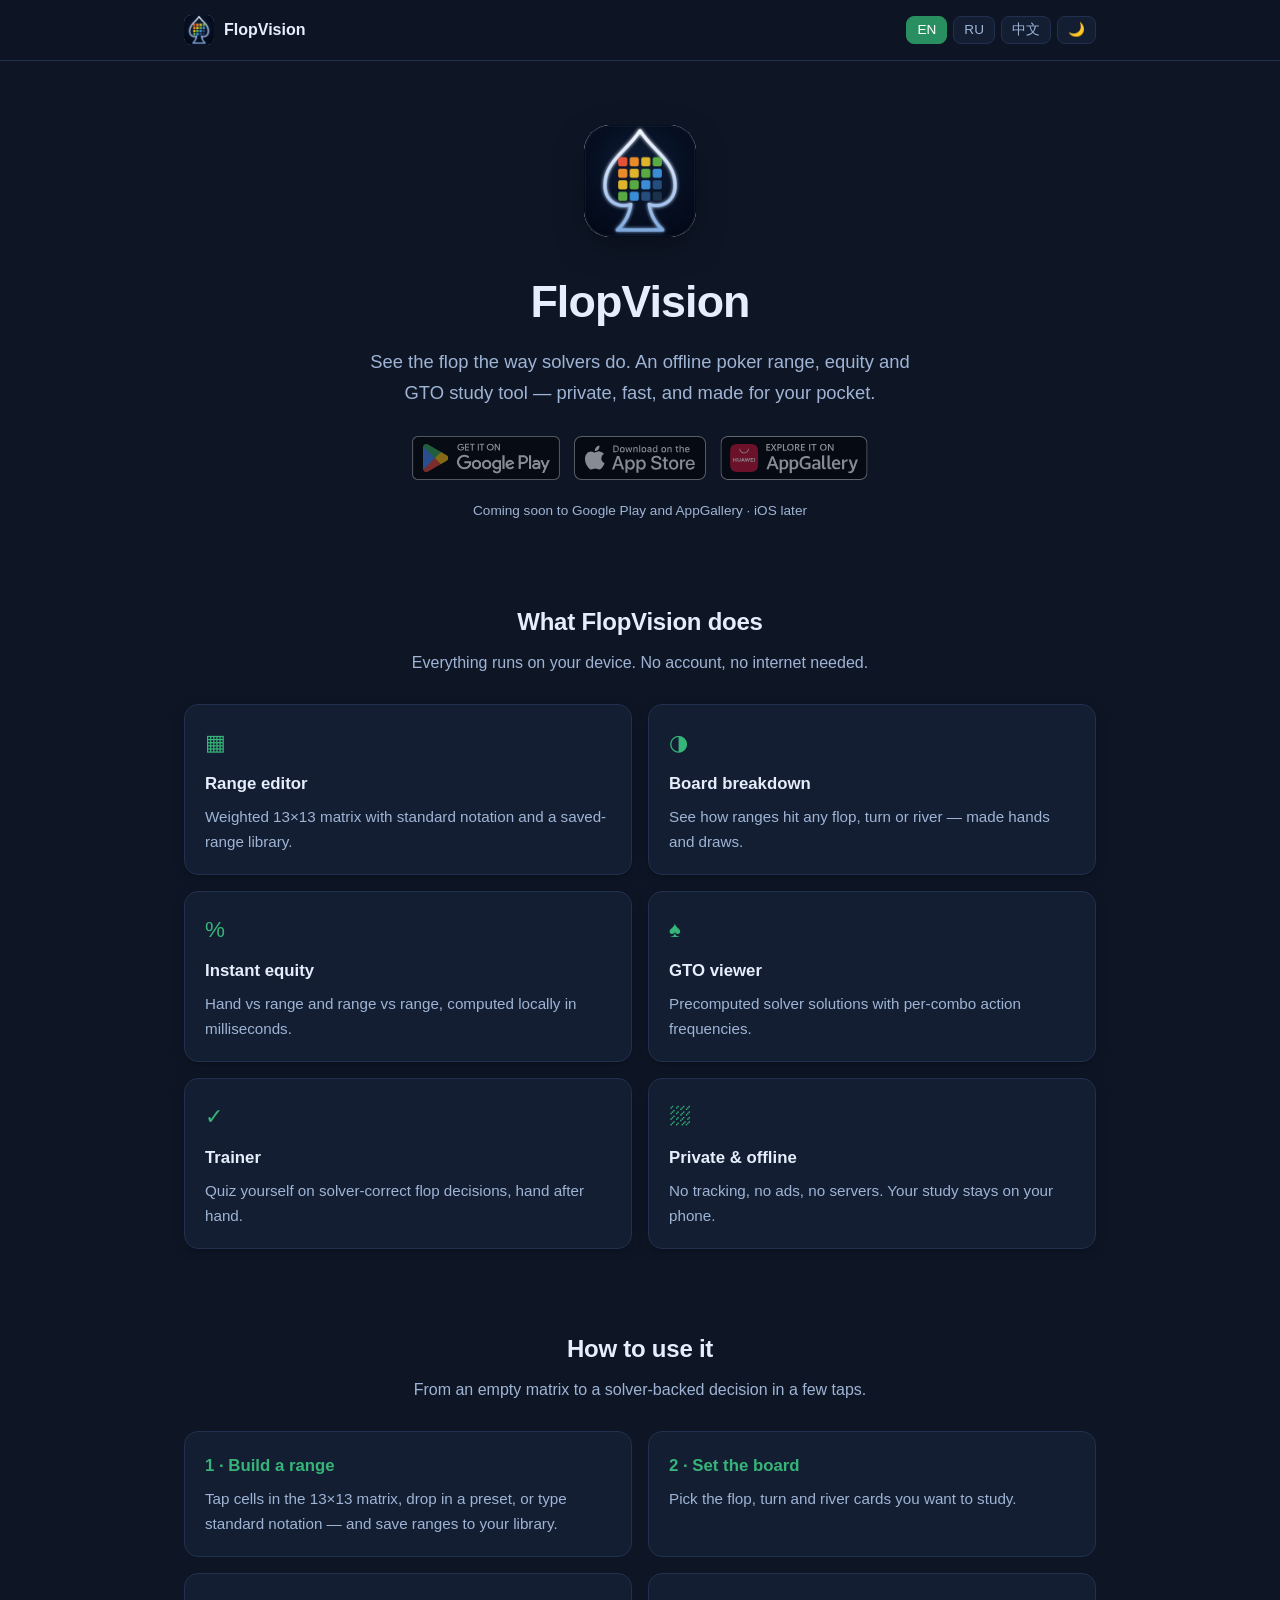
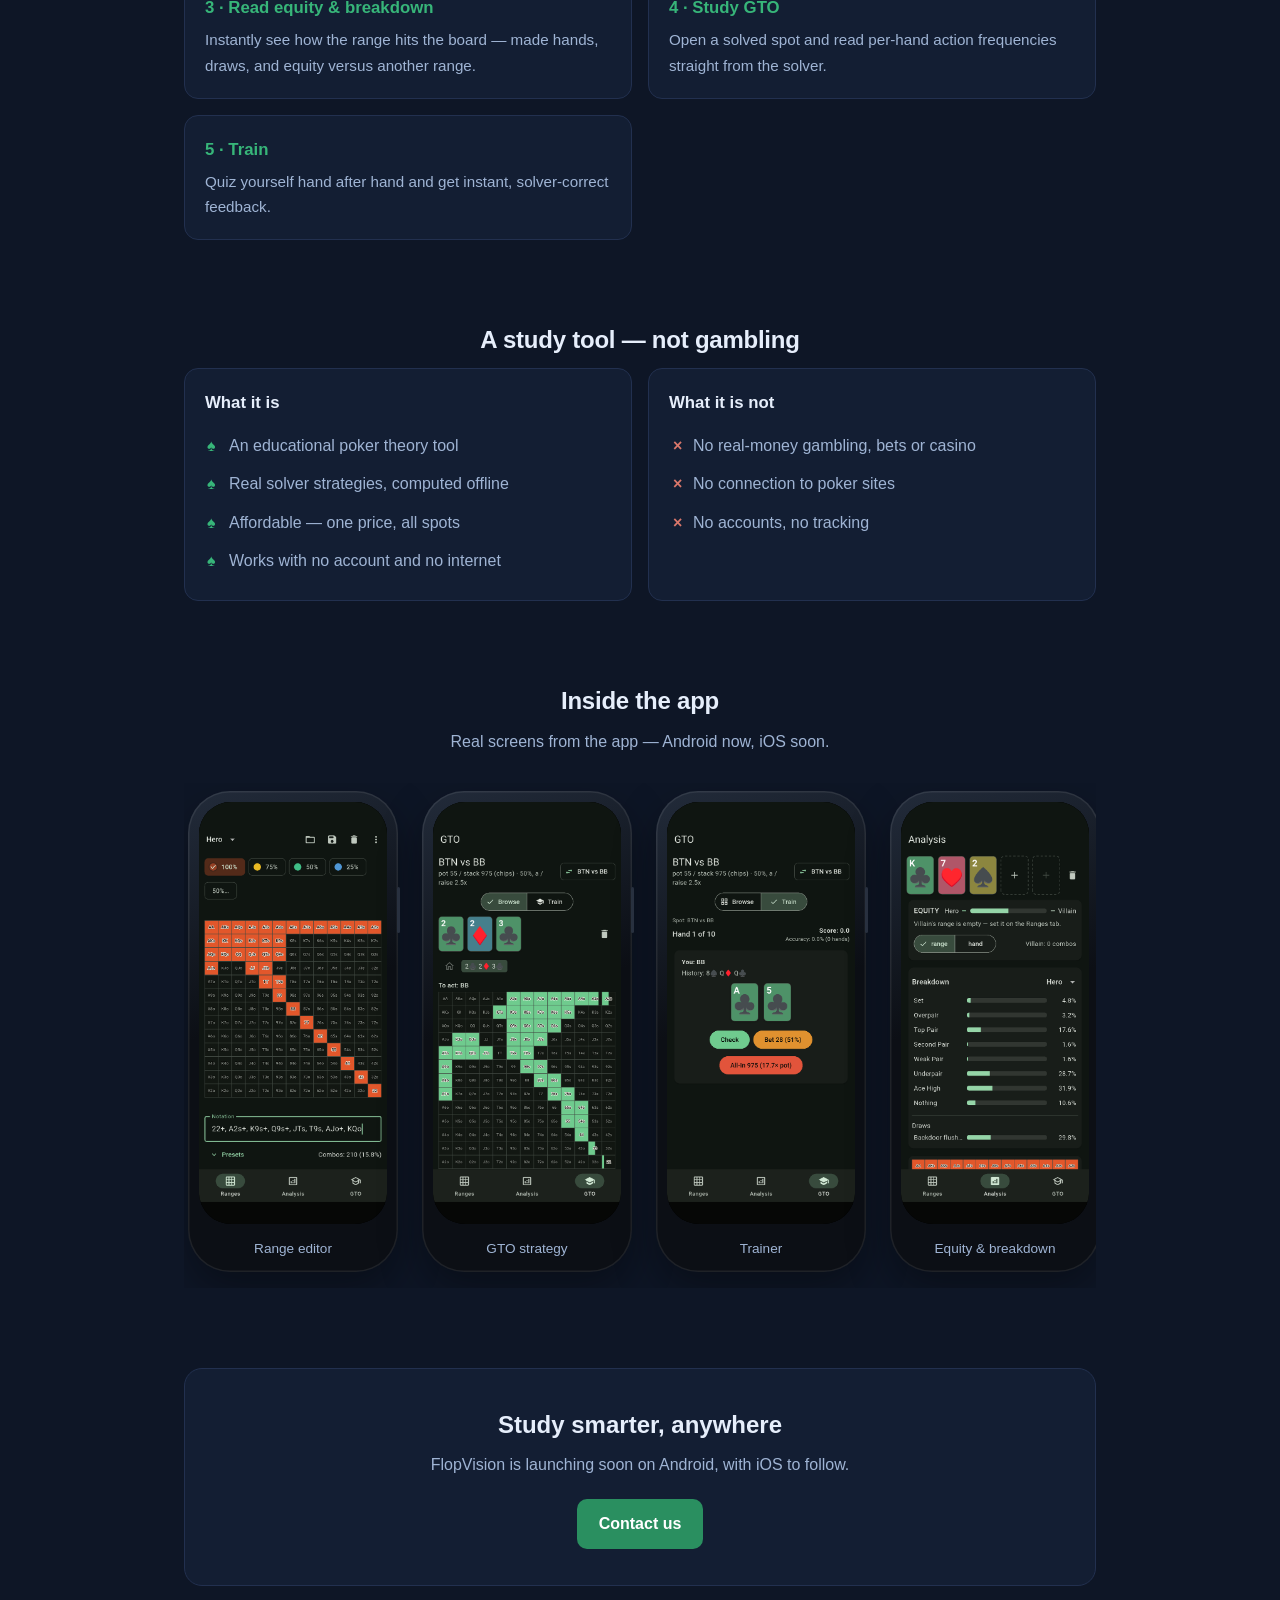
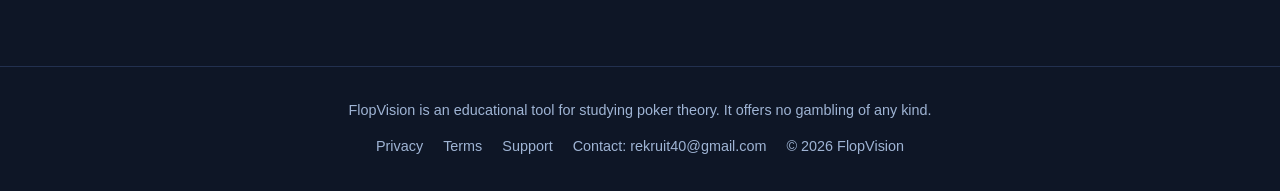
==== commit bbc80c93: "hero: official AppGallery badge next to Play/App Store; badge note mentions all stores (en/ru/zh); i" ====
--- a/index.html
+++ b/index.html
@@ -28,12 +28,13 @@
       <img class="icon" src="icon.png" alt="FlopVision icon">
       <h1>FlopVision</h1>
       <p class="tag" data-i18n="hero.tag">See the flop the way solvers do. An offline poker range, equity and GTO study tool — private, fast, and made for your pocket.</p>
-      <!-- Official store badges (downloaded from Google/Apple). Shown as
-           "coming soon" until public launch; link the Play badge to the
-           listing and drop the .disabled class once live. -->
+      <!-- Official store badges (downloaded from Google/Apple/Huawei).
+           Shown as "coming soon" until public launch; link each badge to
+           its listing and drop the .disabled class once live. -->
       <div class="badges">
         <span class="badge disabled"><img src="assets/google-play-badge.png?v=2" alt="Get it on Google Play" style="height:44px"></span>
         <span class="badge disabled"><img src="assets/app-store-badge.svg?v=2" alt="Download on the App Store" style="height:44px"></span>
+        <span class="badge disabled"><img src="assets/appgallery-badge.svg?v=1" alt="Explore it on AppGallery" style="height:44px"></span>
       </div>
       <p class="badge-note" data-i18n="badges.soon">Android available soon · iOS coming later</p>
     </section>
@@ -121,6 +122,6 @@
     <span data-i18n="footer.rights">© 2026 FlopVision</span>
   </div>
 </footer>
-<script src="i18n.js"></script>
+<script src="i18n.js?v=4"></script>
 </body>
 </html>
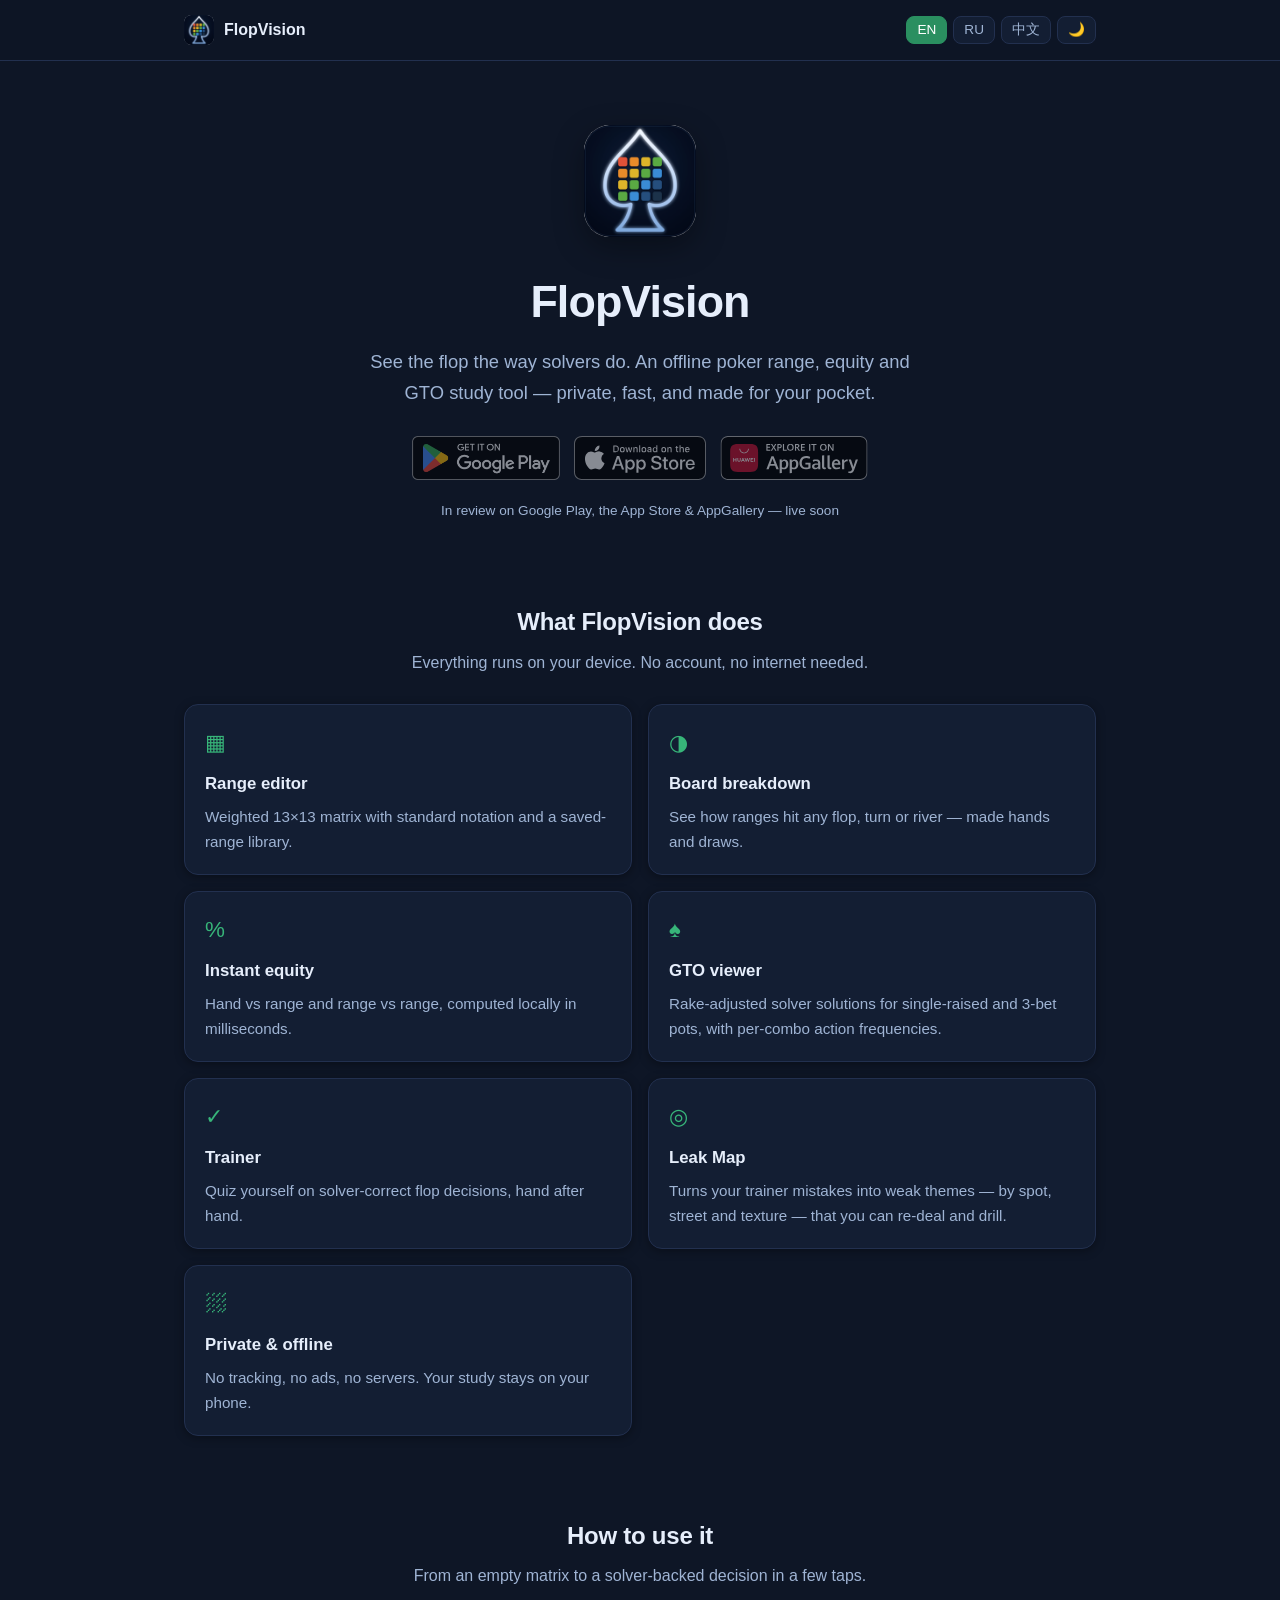
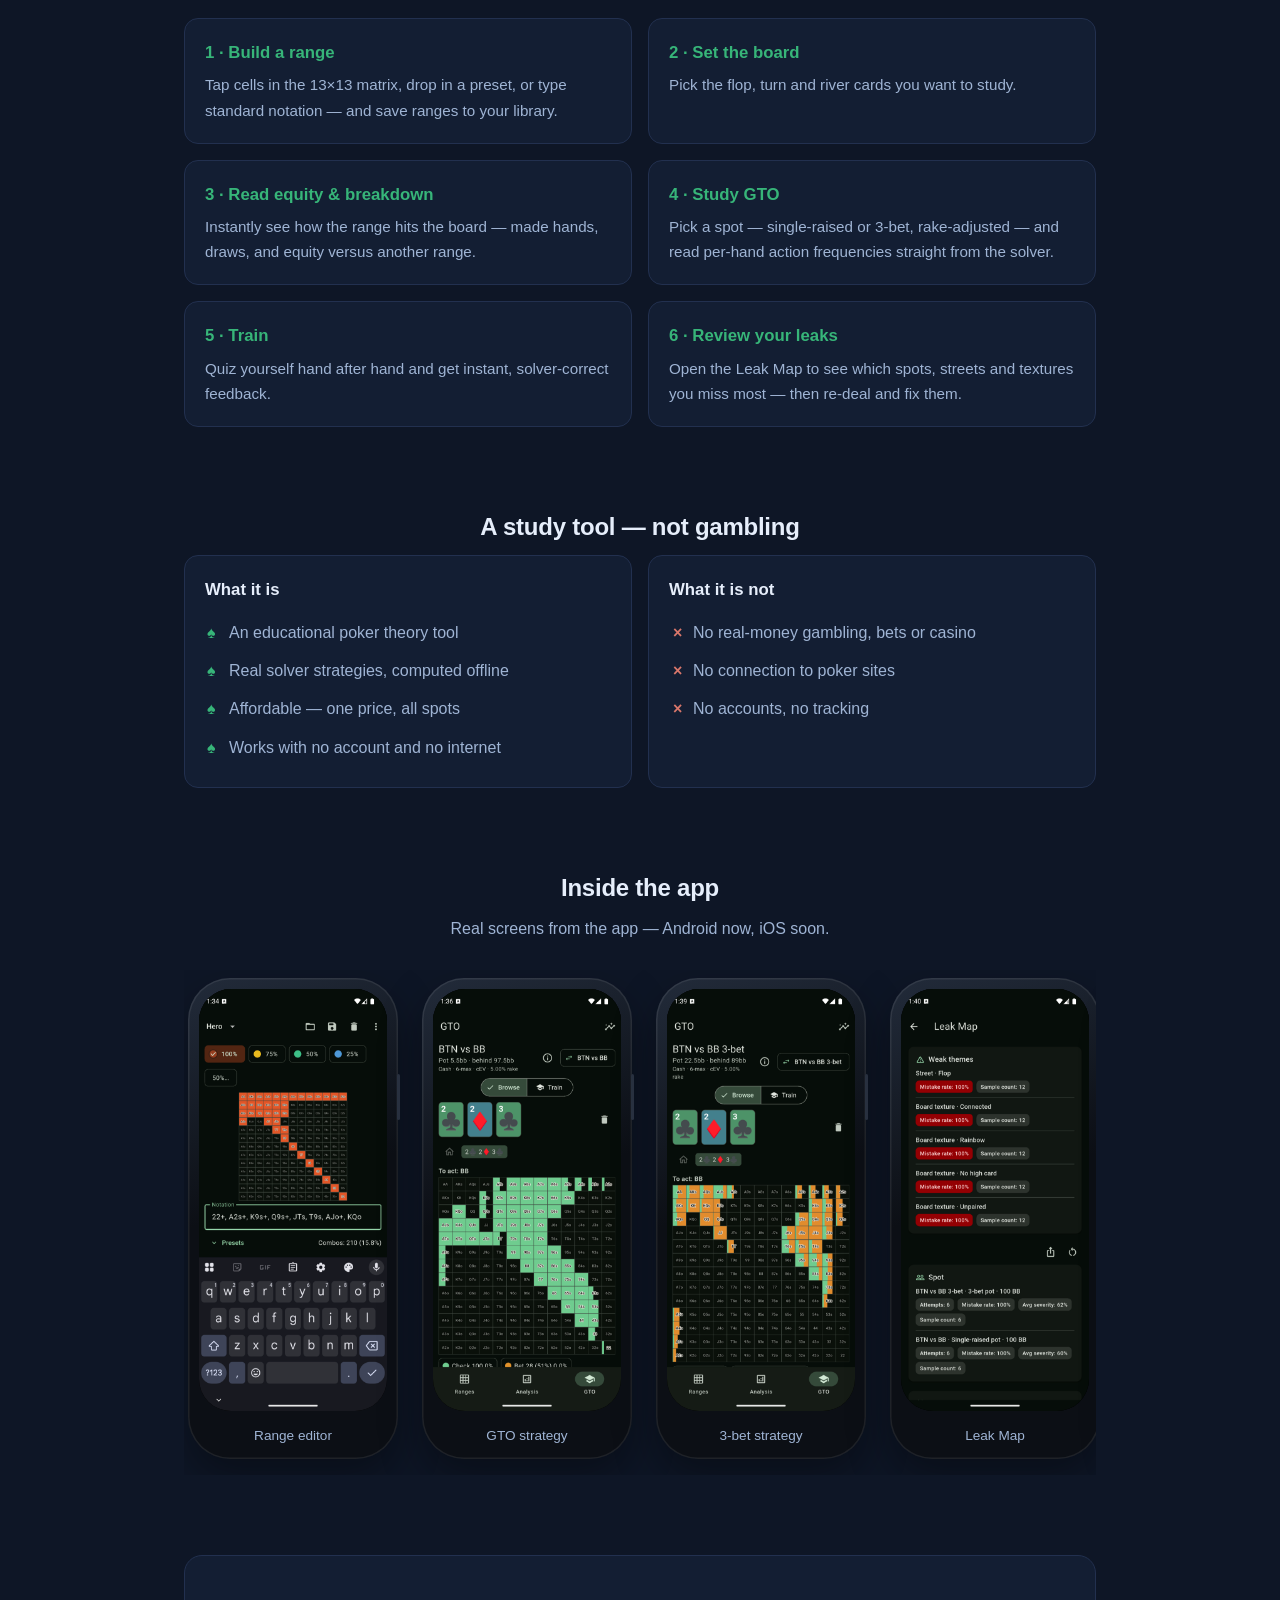
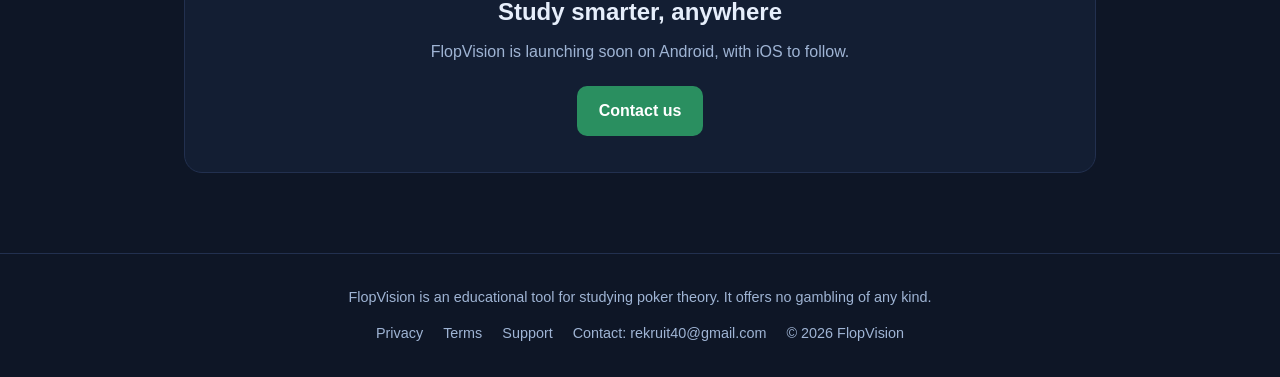
==== commit 9519d431: "Site: add developer/data-controller name to privacy policy (Huawei 7.1); refresh screenshots, badges" ====
--- a/index.html
+++ b/index.html
@@ -29,12 +29,14 @@
       <h1>FlopVision</h1>
       <p class="tag" data-i18n="hero.tag">See the flop the way solvers do. An offline poker range, equity and GTO study tool — private, fast, and made for your pocket.</p>
       <!-- Official store badges (downloaded from Google/Apple/Huawei).
-           Shown as "coming soon" until public launch; link each badge to
-           its listing and drop the .disabled class once live. -->
+           URLs are the canonical store listings (live once each store
+           approves the app). Each badge keeps the .disabled class — which is
+           opacity:.5 + pointer-events:none — until its store goes live; drop
+           .disabled on a badge the moment that store publishes. -->
       <div class="badges">
-        <span class="badge disabled"><img src="assets/google-play-badge.png?v=2" alt="Get it on Google Play" style="height:44px"></span>
-        <span class="badge disabled"><img src="assets/app-store-badge.svg?v=2" alt="Download on the App Store" style="height:44px"></span>
-        <span class="badge disabled"><img src="assets/appgallery-badge.svg?v=1" alt="Explore it on AppGallery" style="height:44px"></span>
+        <a class="badge disabled" href="https://play.google.com/store/apps/details?id=com.flopvision.app" target="_blank" rel="noopener"><img src="assets/google-play-badge.png?v=2" alt="Get it on Google Play" style="height:44px"></a>
+        <a class="badge disabled" href="https://apps.apple.com/app/id6791618674" target="_blank" rel="noopener"><img src="assets/app-store-badge.svg?v=2" alt="Download on the App Store" style="height:44px"></a>
+        <a class="badge disabled" href="https://appgallery.huawei.com/app/C118268619" target="_blank" rel="noopener"><img src="assets/appgallery-badge.svg?v=1" alt="Explore it on AppGallery" style="height:44px"></a>
       </div>
       <p class="badge-note" data-i18n="badges.soon">Android available soon · iOS coming later</p>
     </section>
@@ -50,6 +52,7 @@
         <div class="feature"><span class="fi">%</span><h3 data-i18n="feat.equity.h">Instant equity</h3><p data-i18n="feat.equity.p">Hand vs range and range vs range, computed locally in milliseconds.</p></div>
         <div class="feature"><span class="fi">♠</span><h3 data-i18n="feat.gto.h">GTO viewer</h3><p data-i18n="feat.gto.p">Precomputed solver solutions with per-combo action frequencies.</p></div>
         <div class="feature"><span class="fi">✓</span><h3 data-i18n="feat.trainer.h">Trainer</h3><p data-i18n="feat.trainer.p">Quiz yourself on solver-correct flop decisions, hand after hand.</p></div>
+        <div class="feature"><span class="fi">◎</span><h3 data-i18n="feat.leak.h">Leak Map</h3><p data-i18n="feat.leak.p">Turns your trainer mistakes into weak themes you can spot and re-drill.</p></div>
         <div class="feature"><span class="fi">⛆</span><h3 data-i18n="feat.offline.h">Private &amp; offline</h3><p data-i18n="feat.offline.p">No tracking, no ads, no servers. Your study stays on your phone.</p></div>
       </div>
     </section>
@@ -63,6 +66,7 @@
         <div class="step"><h3 data-i18n="howto.s3.h">3 · Read equity &amp; breakdown</h3><p data-i18n="howto.s3.p">Instantly see how the range hits the board — made hands, draws, and equity versus another range.</p></div>
         <div class="step"><h3 data-i18n="howto.s4.h">4 · Study GTO</h3><p data-i18n="howto.s4.p">Open a solved spot and read per-hand action frequencies straight from the solver.</p></div>
         <div class="step"><h3 data-i18n="howto.s5.h">5 · Train</h3><p data-i18n="howto.s5.p">Quiz yourself hand after hand and get instant, solver-correct feedback.</p></div>
+        <div class="step"><h3 data-i18n="howto.s6.h">6 · Review your leaks</h3><p data-i18n="howto.s6.p">Open the Leak Map to see which spots, streets and textures you miss most — then re-deal and fix them.</p></div>
       </div>
     </section>
 
@@ -93,10 +97,12 @@
       <h2 class="section-title" data-i18n="shots.title">Inside the app</h2>
       <p class="section-sub" data-i18n="shots.sub">Real screens from the app — Android now, iOS soon.</p>
       <div class="shots">
-        <div class="phone"><div class="screen"><img class="shot shot-dark" src="assets/screens/01_range_dark.png?v=3" alt="Range editor" loading="lazy"><img class="shot shot-light" src="assets/screens/01_range_light.png?v=3" alt="Range editor" loading="lazy"></div><div class="cap" data-i18n="shots.cap1">Range editor</div></div>
-        <div class="phone"><div class="screen"><img class="shot shot-dark" src="assets/screens/03_gto_dark.png?v=3" alt="GTO strategy" loading="lazy"><img class="shot shot-light" src="assets/screens/03_gto_light.png?v=3" alt="GTO strategy" loading="lazy"></div><div class="cap" data-i18n="shots.cap2">GTO strategy</div></div>
-        <div class="phone"><div class="screen"><img class="shot shot-dark" src="assets/screens/04_trainer_dark.png?v=3" alt="Trainer" loading="lazy"><img class="shot shot-light" src="assets/screens/04_trainer_light.png?v=3" alt="Trainer" loading="lazy"></div><div class="cap" data-i18n="shots.cap3">Trainer</div></div>
-        <div class="phone"><div class="screen"><img class="shot shot-dark" src="assets/screens/02_analysis_dark.png?v=3" alt="Equity and breakdown" loading="lazy"><img class="shot shot-light" src="assets/screens/02_analysis_light.png?v=3" alt="Equity and breakdown" loading="lazy"></div><div class="cap" data-i18n="shots.cap4">Equity &amp; breakdown</div></div>
+        <div class="phone"><div class="screen"><img class="shot shot-dark" src="assets/screens/01_range_dark.png?v=4" alt="Range editor" loading="lazy"><img class="shot shot-light" src="assets/screens/01_range_light.png?v=4" alt="Range editor" loading="lazy"></div><div class="cap" data-i18n="shots.cap1">Range editor</div></div>
+        <div class="phone"><div class="screen"><img class="shot shot-dark" src="assets/screens/02_gto_dark.png?v=4" alt="GTO strategy" loading="lazy"><img class="shot shot-light" src="assets/screens/02_gto_light.png?v=4" alt="GTO strategy" loading="lazy"></div><div class="cap" data-i18n="shots.cap2">GTO strategy</div></div>
+        <div class="phone"><div class="screen"><img class="shot shot-dark" src="assets/screens/03_gto3bet_dark.png?v=4" alt="3-bet strategy" loading="lazy"><img class="shot shot-light" src="assets/screens/03_gto3bet_light.png?v=4" alt="3-bet strategy" loading="lazy"></div><div class="cap" data-i18n="shots.cap3">3-bet strategy</div></div>
+        <div class="phone"><div class="screen"><img class="shot shot-dark" src="assets/screens/04_leakmap_dark.png?v=4" alt="Leak Map" loading="lazy"><img class="shot shot-light" src="assets/screens/04_leakmap_light.png?v=4" alt="Leak Map" loading="lazy"></div><div class="cap" data-i18n="shots.cap4">Leak Map</div></div>
+        <div class="phone"><div class="screen"><img class="shot shot-dark" src="assets/screens/05_trainer_dark.png?v=4" alt="Trainer" loading="lazy"><img class="shot shot-light" src="assets/screens/05_trainer_light.png?v=4" alt="Trainer" loading="lazy"></div><div class="cap" data-i18n="shots.cap5">Trainer</div></div>
+        <div class="phone"><div class="screen"><img class="shot shot-dark" src="assets/screens/06_spots_dark.png?v=4" alt="Spot selector" loading="lazy"><img class="shot shot-light" src="assets/screens/06_spots_light.png?v=4" alt="Spot selector" loading="lazy"></div><div class="cap" data-i18n="shots.cap6">Spots</div></div>
       </div>
     </section>
 
@@ -122,6 +128,6 @@
     <span data-i18n="footer.rights">© 2026 FlopVision</span>
   </div>
 </footer>
-<script src="i18n.js?v=4"></script>
+<script src="i18n.js?v=5"></script>
 </body>
 </html>
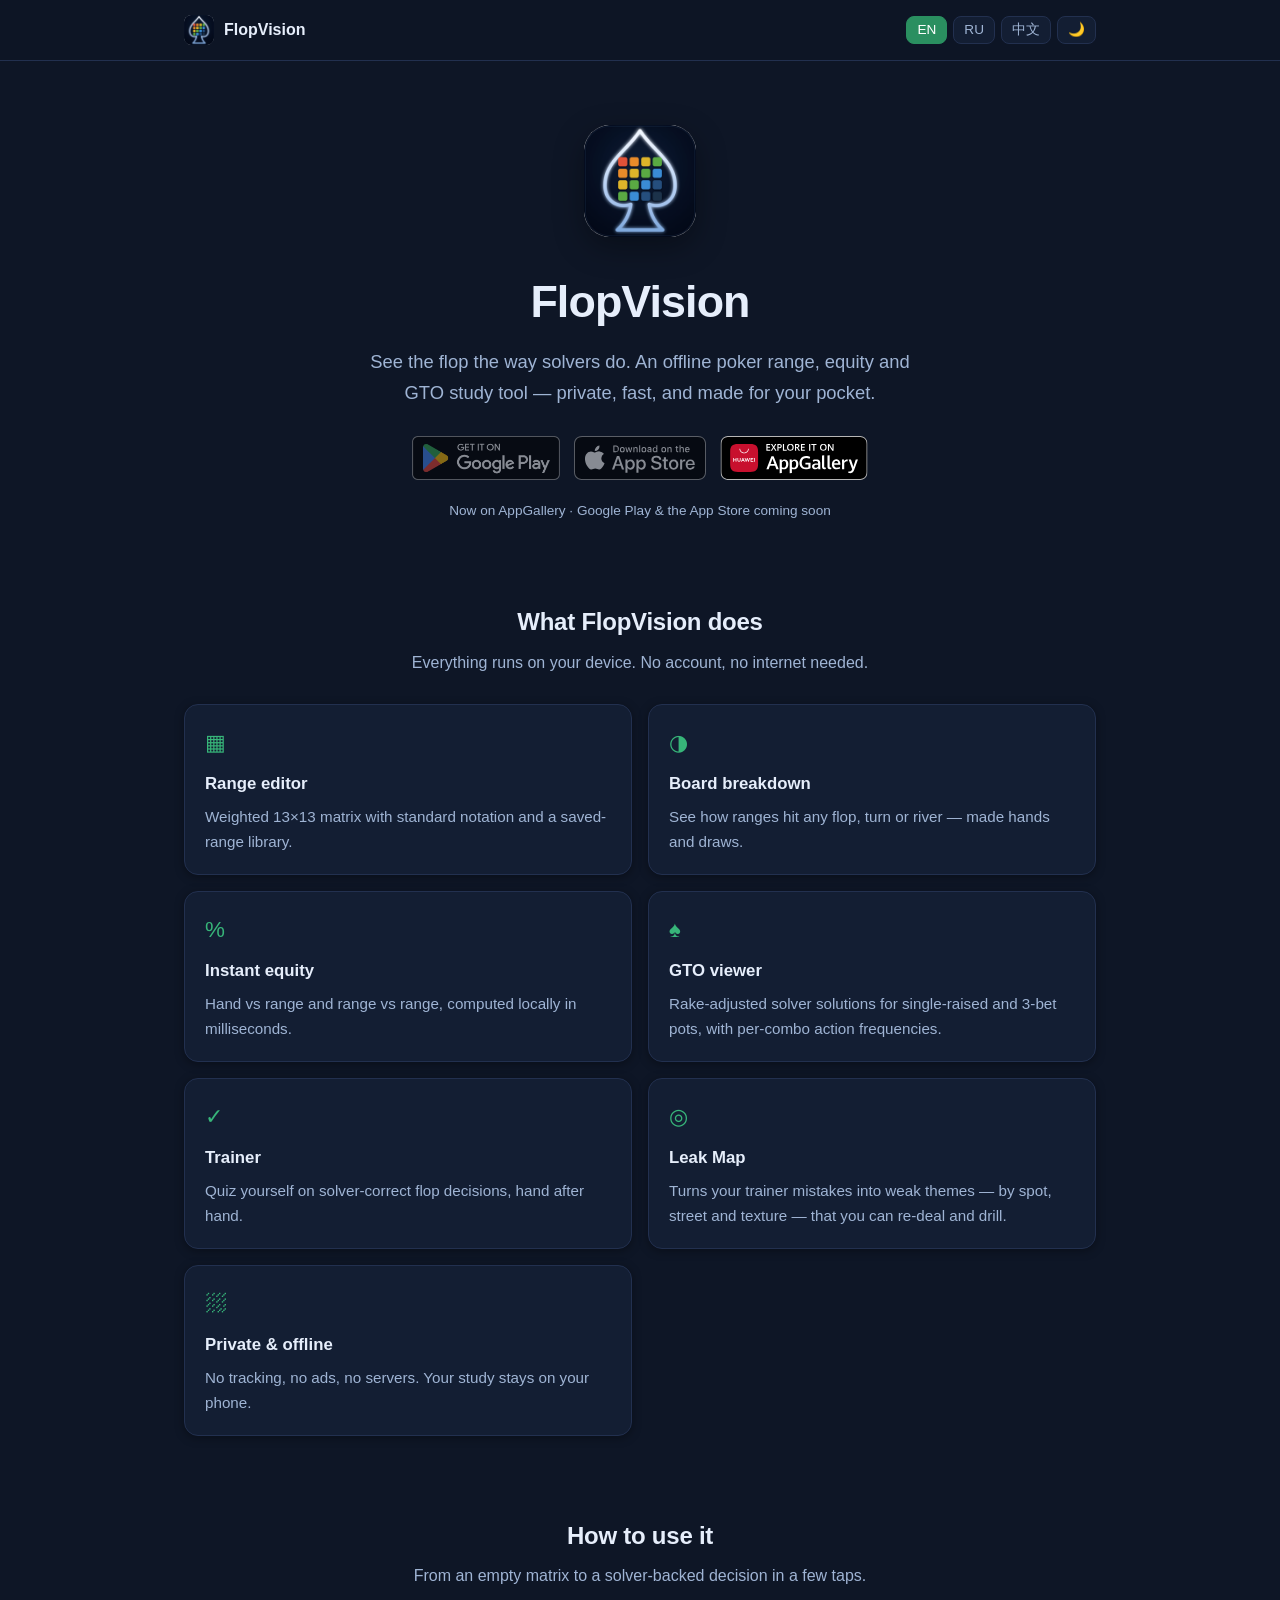
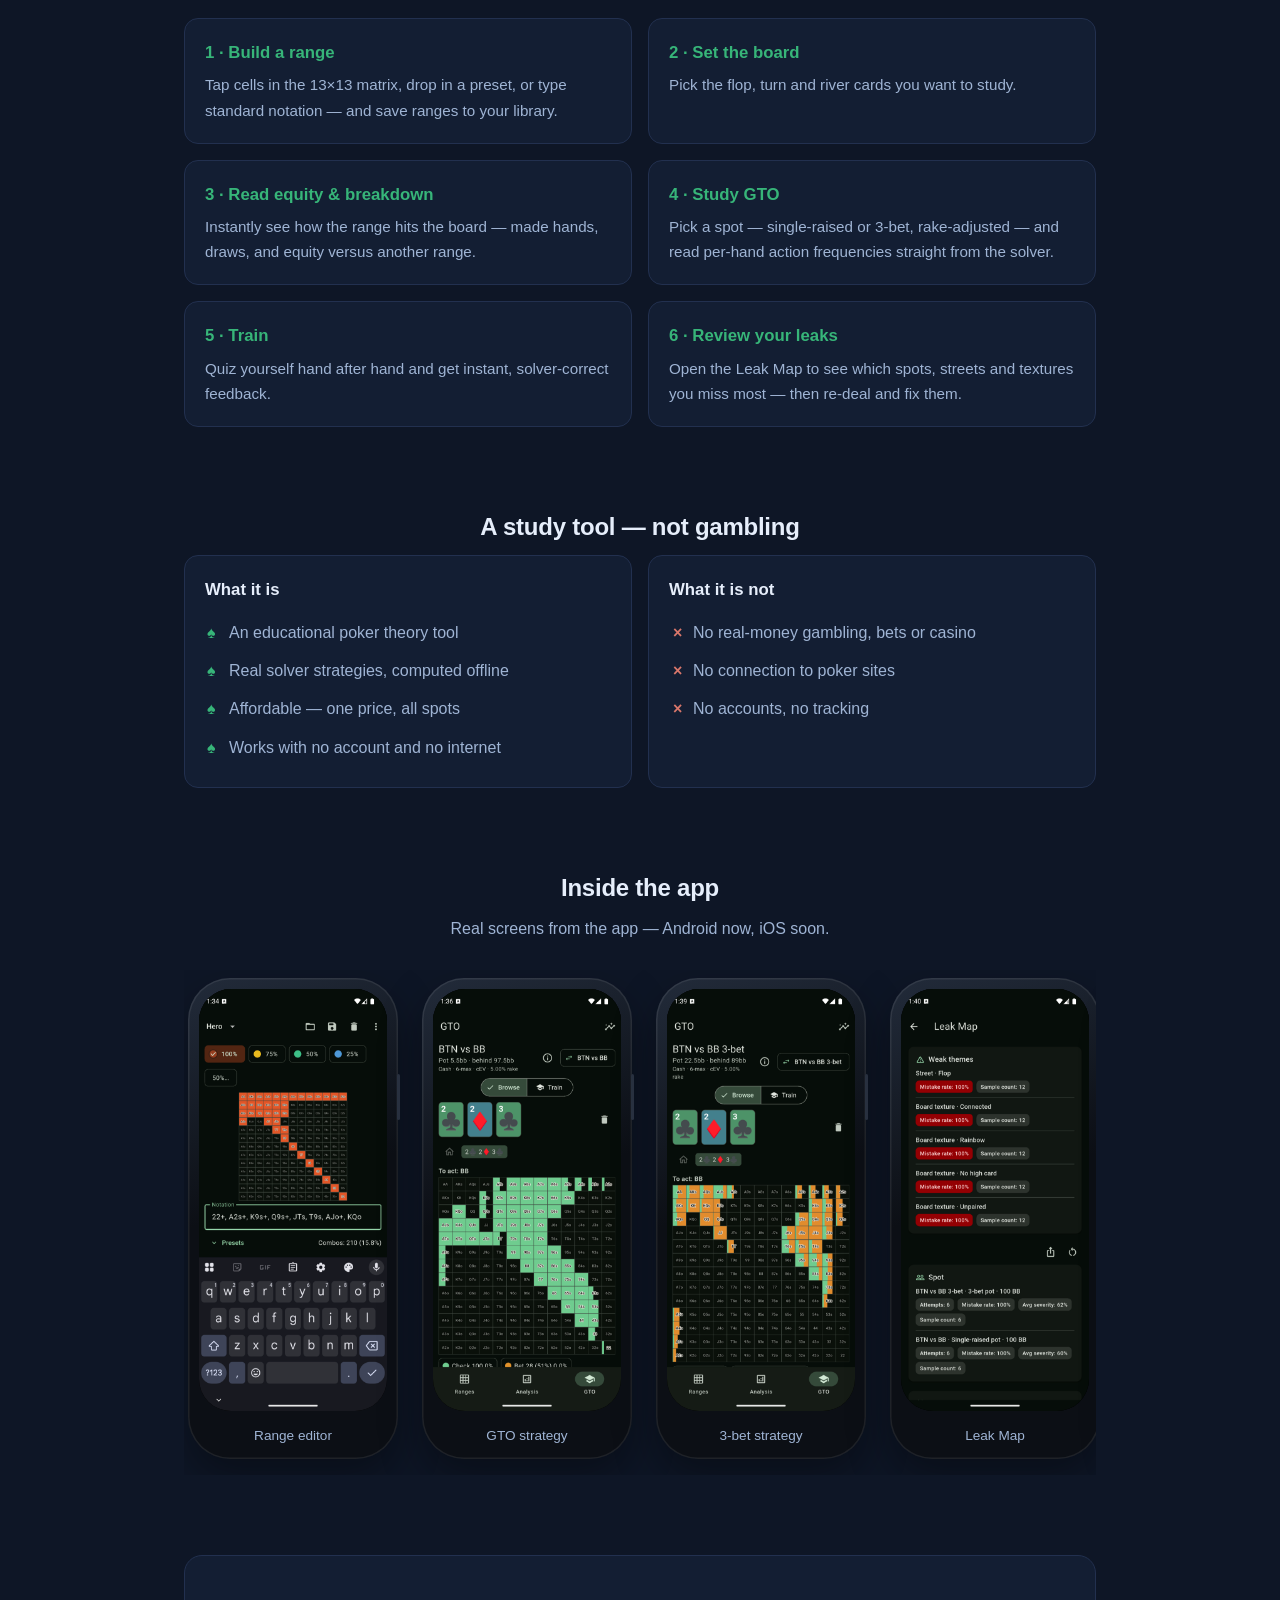
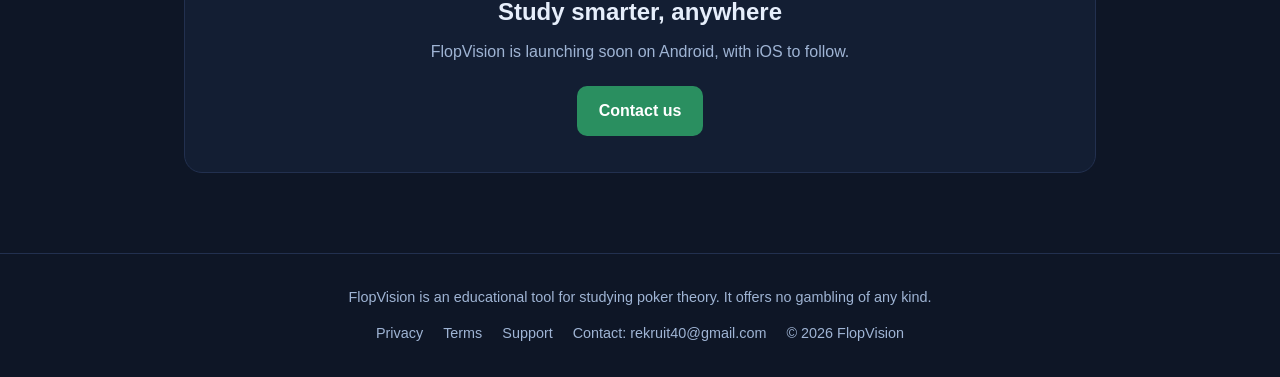
==== commit 78b6133f: "Enable AppGallery store badge (Huawei live in production) Huawei AppGallery approved and released Fl" ====
--- a/index.html
+++ b/index.html
@@ -36,9 +36,9 @@
       <div class="badges">
         <a class="badge disabled" href="https://play.google.com/store/apps/details?id=com.flopvision.app" target="_blank" rel="noopener"><img src="assets/google-play-badge.png?v=2" alt="Get it on Google Play" style="height:44px"></a>
         <a class="badge disabled" href="https://apps.apple.com/app/id6791618674" target="_blank" rel="noopener"><img src="assets/app-store-badge.svg?v=2" alt="Download on the App Store" style="height:44px"></a>
-        <a class="badge disabled" href="https://appgallery.huawei.com/app/C118268619" target="_blank" rel="noopener"><img src="assets/appgallery-badge.svg?v=1" alt="Explore it on AppGallery" style="height:44px"></a>
+        <a class="badge" href="https://appgallery.huawei.com/app/C118268619" target="_blank" rel="noopener"><img src="assets/appgallery-badge.svg?v=1" alt="Explore it on AppGallery" style="height:44px"></a>
       </div>
-      <p class="badge-note" data-i18n="badges.soon">Android available soon · iOS coming later</p>
+      <p class="badge-note" data-i18n="badges.soon">Now on AppGallery · Google Play & App Store coming soon</p>
     </section>
   </div>
 
@@ -128,6 +128,6 @@
     <span data-i18n="footer.rights">© 2026 FlopVision</span>
   </div>
 </footer>
-<script src="i18n.js?v=5"></script>
+<script src="i18n.js?v=6"></script>
 </body>
 </html>
